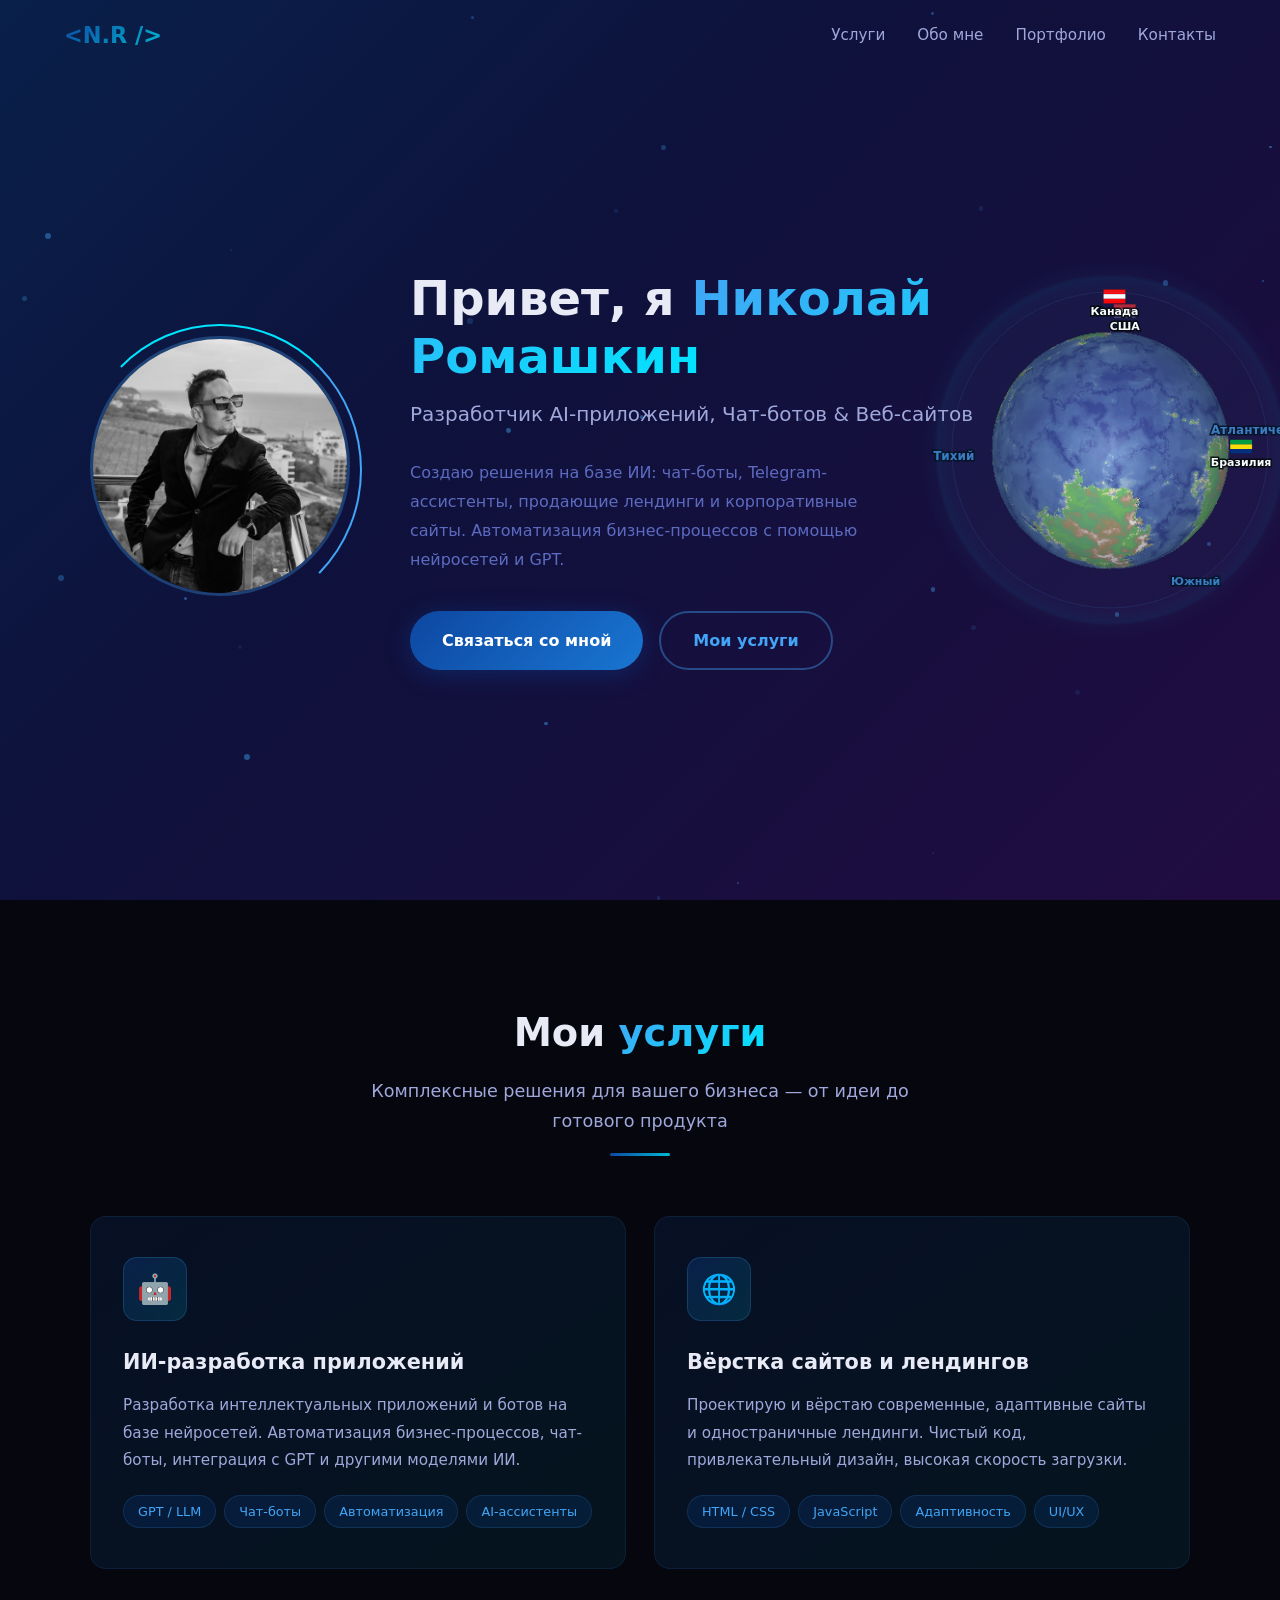
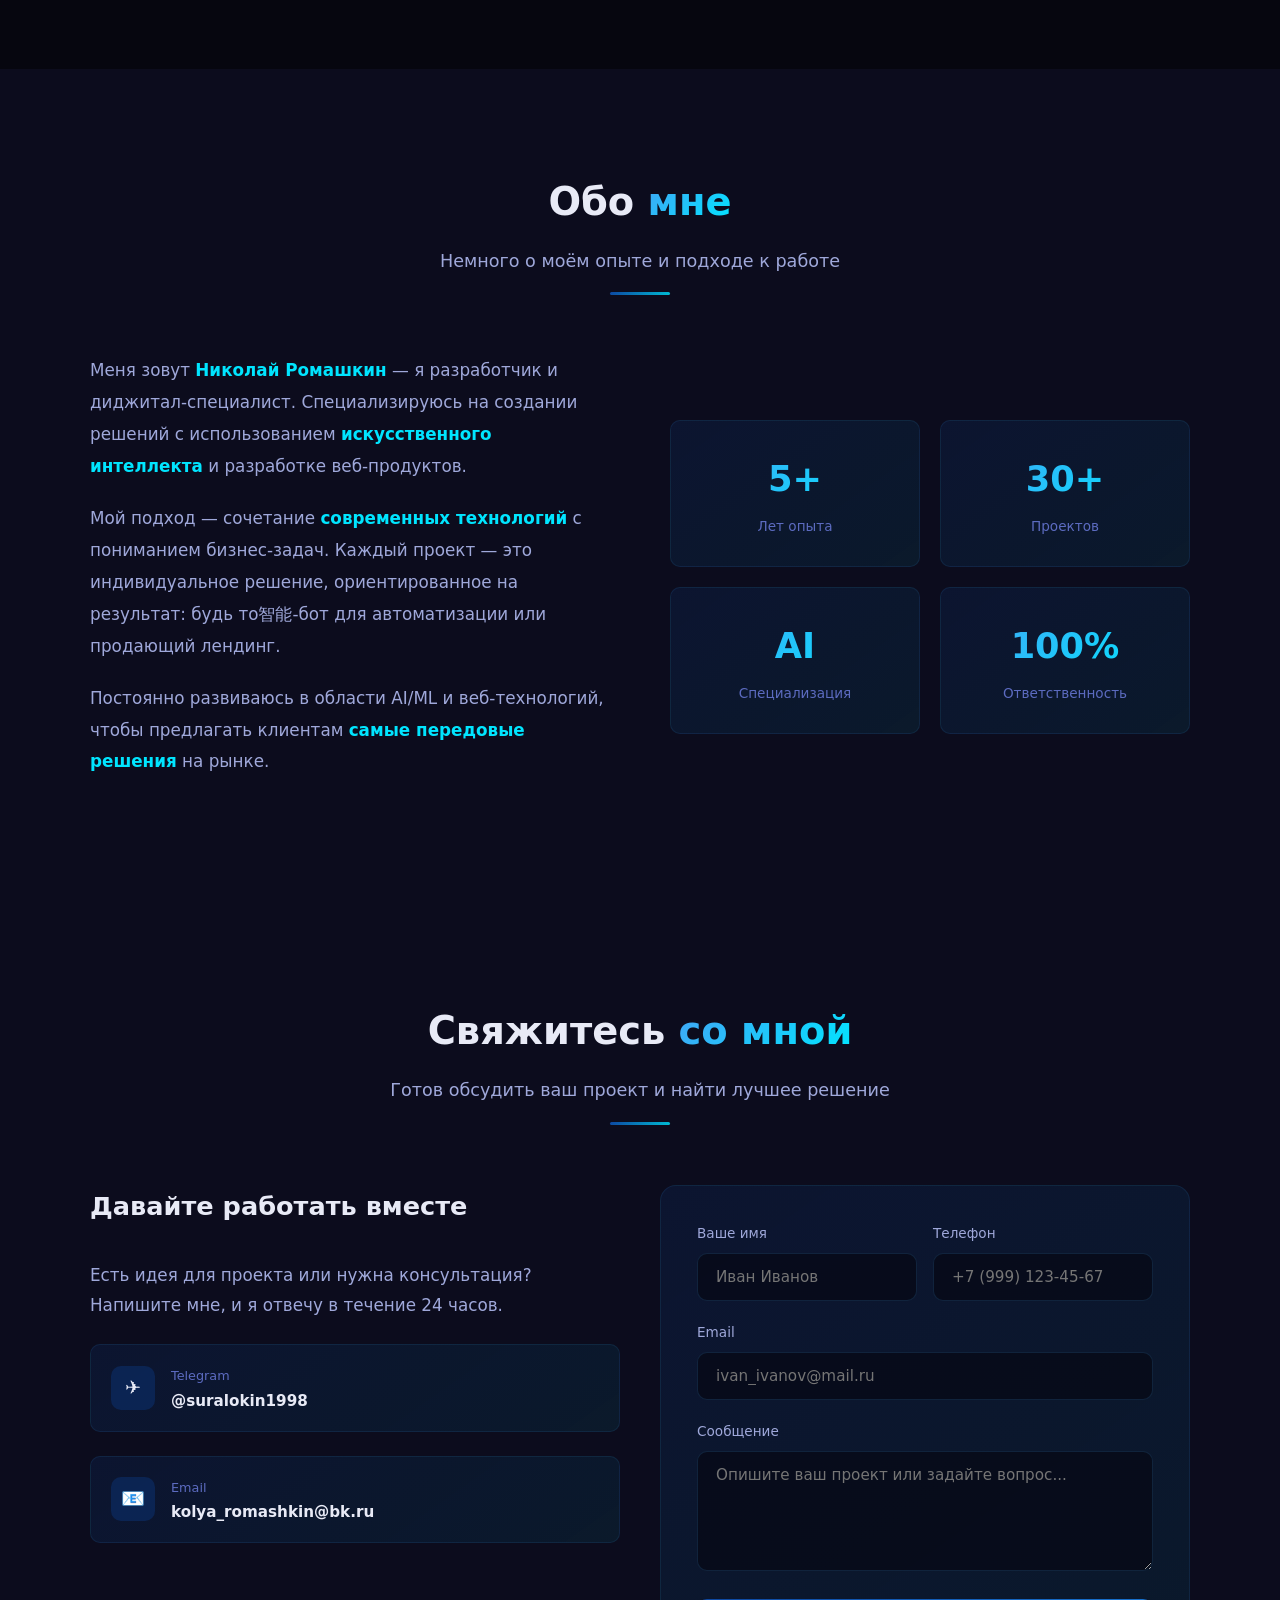
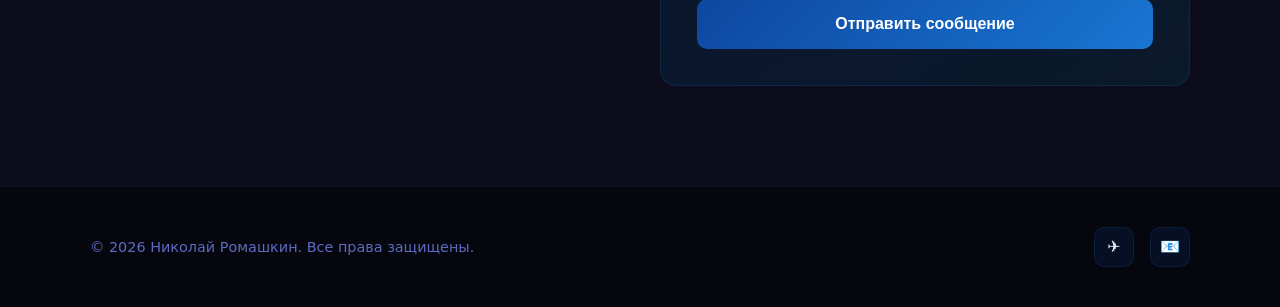
==== index.html @ e0b071d4 "Fix email buttons on desktop: copy to clipboard with toast fallback if no mail client" ====
<!DOCTYPE html>
<html lang="ru">
<head>
  <meta charset="UTF-8">
  <meta name="viewport" content="width=device-width, initial-scale=1.0">
  <title>Разработчик ИИ-приложений и Веб-сайтов — Николай Ромашкин | AI-боты, Лендинги, Telegram</title>
  <meta name="description" content="Разработка ИИ приложений, AI чат-ботов для бизнеса, создание сайтов и лендингов на заказ. Автоматизация бизнеса с помощью нейросетей и GPT. Вёрстка адаптивных сайтов.">
  <meta name="keywords" content="разработка ИИ приложений, создание сайтов на заказ, вёрстка лендингов, фриланс веб-разработчик, создание чат-ботов, AI разработка, разработка Telegram бота, автоматизация бизнеса ИИ, GPT интеграция, чат-бот для бизнеса, AI ассистент, нейросети разработка, продающий лендинг, корпоративный сайт, вёрстка адаптивных сайтов">
  <meta name="author" content="Николай Ромашкин">
  <meta name="robots" content="index, follow">
  <link rel="canonical" href="https://my-site-psi-bay.vercel.app/">

  <!-- Open Graph -->
  <meta property="og:type" content="website">
  <meta property="og:title" content="Николай Ромашкин — Разработчик ИИ-приложений и Веб-сайтов">
  <meta property="og:description" content="Разработка ИИ приложений, AI чат-ботов для бизнеса, создание сайтов и лендингов на заказ. Автоматизация бизнеса с помощью нейросетей.">
  <meta property="og:url" content="https://my-site-psi-bay.vercel.app/">
  <meta property="og:locale" content="ru_RU">
  <meta property="og:site_name" content="Николай Ромашкин — Разработчик">

  <!-- Twitter Card -->
  <meta name="twitter:card" content="summary_large_image">
  <meta name="twitter:title" content="Николай Ромашкин — Разработчик ИИ-приложений и Веб-сайтов">
  <meta name="twitter:description" content="Разработка ИИ приложений, AI чат-ботов, сайтов и лендингов на заказ.">

  <meta name="google-site-verification" content="qcpTlNBHd-4tJDWRXk29YBstlF60h3D0uVw-AMDdwfM" />
  <meta name="yandex-verification" content="ce43d4622744f1ea" />
  <link rel="stylesheet" href="css/styles.css?v=5">

  <!-- Schema.org JSON-LD -->
  <script type="application/ld+json">
  {
    "@context": "https://schema.org",
    "@type": "Person",
    "name": "Николай Ромашкин",
    "url": "https://my-site-psi-bay.vercel.app",
    "jobTitle": "Разработчик ИИ-приложений и Веб-сайтов",
    "description": "Разработка приложений на базе искусственного интеллекта, вёрстка сайтов и лендингов. AI чат-боты, Telegram боты, автоматизация бизнеса.",
    "knowsAbout": [
      "Разработка ИИ приложений",
      "AI чат-боты",
      "GPT интеграция",
      "Веб-разработка",
      "Вёрстка лендингов",
      "Telegram боты",
      "Автоматизация бизнеса",
      "Нейросети",
      "JavaScript",
      "HTML",
      "CSS",
      "Python"
    ],
    "sameAs": [
      "https://t.me/suralokin1998"
    ],
    "email": "kolya_romashkin@bk.ru"
  }
  </script>
  <script type="application/ld+json">
  {
    "@context": "https://schema.org",
    "@type": "ProfessionalService",
    "name": "Николай Ромашкин — Разработчик ИИ и Веб-сайтов",
    "url": "https://my-site-psi-bay.vercel.app",
    "description": "Разработка ИИ приложений, AI чат-ботов для бизнеса, создание сайтов и лендингов на заказ. Автоматизация бизнес-процессов с помощью нейросетей.",
    "areaServed": "RU",
    "serviceType": [
      "Разработка AI приложений",
      "Создание чат-ботов",
      "Вёрстка сайтов и лендингов",
      "Автоматизация бизнеса",
      "Интеграция GPT",
      "Telegram боты разработка"
    ],
    "priceRange": "$$",
    "telephone": "",
    "email": "kolya_romashkin@bk.ru",
    "sameAs": [
      "https://t.me/suralokin1998"
    ]
  }
  </script>
</head>
<body>

  <!-- NAVBAR -->
  <nav class="navbar" id="navbar">
    <div class="nav-container">
      <a href="#hero" class="nav-logo">&lt;N.R /&gt;</a>
      <ul class="nav-links">
        <li><a href="#services">Услуги</a></li>
        <li><a href="#about">Обо мне</a></li>
        <li><a href="portfolio.html">Портфолио</a></li>
        <li><a href="#contacts">Контакты</a></li>
      </ul>
      <div class="burger" id="burger" onclick="toggleBurger()">
        <span></span><span></span><span></span>
      </div>
    </div>
  </nav>

  <div class="mobile-menu" id="mobileMenu">
    <a href="#services" onclick="closeBurger()">Услуги</a>
    <a href="#about" onclick="closeBurger()">Обо мне</a>
    <a href="portfolio.html" onclick="closeBurger()">Портфолио</a>
    <a href="#contacts" onclick="closeBurger()">Контакты</a>
  </div>

  <!-- SCROLL TO TOP -->
  <button class="scroll-top" id="scrollTop" aria-label="Наверх" title="Наверх">&#8593;</button>

  <!-- HERO -->
  <section class="hero" id="hero">
    <div class="hero-bg"></div>
    <div class="hero-particles" id="particles"></div>
    <div class="hero-globe-wrap">
      <canvas id="globeCanvas" width="420" height="420"></canvas>
    </div>
    <div class="hero-content">
      <div class="hero-photo-wrap">
        <img src="images/my-profile.jpg" alt="Николай Ромашкин — разработчик AI приложений и веб-сайтов" class="hero-photo">
        <div class="hero-photo-ring"></div>
      </div>
      <div class="hero-text">
        <h1>Привет, я <span class="gradient">Николай Ромашкин</span></h1>
        <p class="subtitle">Разработчик AI-приложений, Чат-ботов & Веб-сайтов</p>
        <p class="tagline">Создаю решения на базе ИИ: чат-боты, Telegram-ассистенты, продающие лендинги и корпоративные сайты. Автоматизация бизнес-процессов с помощью нейросетей и GPT.</p>
        <div class="hero-buttons">
          <a href="#contacts" class="btn btn-primary">Связаться со мной</a>
          <a href="#services" class="btn btn-outline">Мои услуги</a>
        </div>
      </div>
    </div>
  </section>

  <!-- SERVICES -->
  <section class="section" id="services">
    <div class="section-container">
      <div class="section-title animate-on-scroll">
        <h2>Мои <span class="gradient">услуги</span></h2>
        <p>Комплексные решения для вашего бизнеса — от идеи до готового продукта</p>
        <div class="section-divider"></div>
      </div>
      <div class="services-grid">
        <div class="service-card animate-on-scroll delay-1">
          <div class="service-icon">🤖</div>
          <h3>ИИ-разработка приложений</h3>
          <p>Разработка интеллектуальных приложений и ботов на базе нейросетей. Автоматизация бизнес-процессов, чат-боты, интеграция с GPT и другими моделями ИИ.</p>
          <div class="service-tags">
            <span class="tag">GPT / LLM</span>
            <span class="tag">Чат-боты</span>
            <span class="tag">Автоматизация</span>
            <span class="tag">AI-ассистенты</span>
          </div>
        </div>
        <div class="service-card animate-on-scroll delay-2">
          <div class="service-icon">🌐</div>
          <h3>Вёрстка сайтов и лендингов</h3>
          <p>Проектирую и вёрстаю современные, адаптивные сайты и одностраничные лендинги. Чистый код, привлекательный дизайн, высокая скорость загрузки.</p>
          <div class="service-tags">
            <span class="tag">HTML / CSS</span>
            <span class="tag">JavaScript</span>
            <span class="tag">Адаптивность</span>
            <span class="tag">UI/UX</span>
          </div>
        </div>
      </div>
    </div>
  </section>

  <!-- ABOUT -->
  <section class="section" id="about" style="background: var(--bg-secondary);">
    <div class="section-container">
      <div class="section-title animate-on-scroll">
        <h2>Обо <span class="gradient">мне</span></h2>
        <p>Немного о моём опыте и подходе к работе</p>
        <div class="section-divider"></div>
      </div>
      <div class="about-content">
        <div class="about-text animate-on-scroll delay-1">
          <p>Меня зовут <span class="highlight">Николай Ромашкин</span> — я разработчик и диджитал-специалист. Специализируюсь на создании решений с использованием <span class="highlight">искусственного интеллекта</span> и разработке веб-продуктов.</p>
          <p>Мой подход — сочетание <span class="highlight">современных технологий</span> с пониманием бизнес-задач. Каждый проект — это индивидуальное решение, ориентированное на результат: будь то智能-бот для автоматизации или продающий лендинг.</p>
          <p>Постоянно развиваюсь в области AI/ML и веб-технологий, чтобы предлагать клиентам <span class="highlight">самые передовые решения</span> на рынке.</p>
        </div>
        <div class="stats-grid animate-on-scroll delay-2">
          <div class="stat-card">
            <div class="stat-number">5+</div>
            <div class="stat-label">Лет опыта</div>
          </div>
          <div class="stat-card">
            <div class="stat-number">30+</div>
            <div class="stat-label">Проектов</div>
          </div>
          <div class="stat-card">
            <div class="stat-number">AI</div>
            <div class="stat-label">Специализация</div>
          </div>
          <div class="stat-card">
            <div class="stat-number">100%</div>
            <div class="stat-label">Ответственность</div>
          </div>
        </div>
      </div>
    </div>
  </section>

  <!-- CONTACTS -->
  <section class="section" id="contacts" style="background: var(--bg-secondary);">
    <div class="section-container">
      <div class="section-title animate-on-scroll">
        <h2>Свяжитесь <span class="gradient">со мной</span></h2>
        <p>Готов обсудить ваш проект и найти лучшее решение</p>
        <div class="section-divider"></div>
      </div>
      <div class="contact-wrapper">
        <div class="contact-info animate-on-scroll delay-1">
          <h3>Давайте работать вместе</h3>
          <p>Есть идея для проекта или нужна консультация? Напишите мне, и я отвечу в течение 24 часов.</p>
          <a href="https://t.me/suralokin1998" target="_blank" class="contact-method">
            <div class="contact-method-icon">✈️</div>
            <div class="contact-method-text">
              <small>Telegram</small>
              <p>@suralokin1998</p>
            </div>
          </a>
          <a href="mailto:kolya_romashkin@bk.ru" class="contact-method">
            <div class="contact-method-icon">📧</div>
            <div class="contact-method-text">
              <small>Email</small>
              <p>kolya_romashkin@bk.ru</p>
            </div>
          </a>
        </div>
        <form class="contact-form animate-on-scroll delay-2" id="contactForm" action="https://formsubmit.co/kolya_romashkin@bk.ru" method="POST">
          <input type="hidden" name="_subject" value="Новое сообщение с сайта">
          <input type="hidden" name="_captcha" value="false">
          <input type="hidden" name="_template" value="table">
          <div class="form-row">
            <div class="form-group">
              <label for="name">Ваше имя</label>
              <input type="text" id="name" name="name" placeholder="Иван Иванов" required>
            </div>
            <div class="form-group">
              <label for="phone">Телефон</label>
              <input type="tel" id="phone" name="phone" placeholder="+7 (999) 123-45-67">
            </div>
          </div>
          <div class="form-group">
            <label for="email">Email</label>
            <input type="email" id="email" name="email" placeholder="ivan_ivanov@mail.ru" required>
          </div>
          <div class="form-group">
            <label for="message">Сообщение</label>
            <textarea id="message" name="message" placeholder="Опишите ваш проект или задайте вопрос..." required></textarea>
          </div>
          <button type="submit" class="btn-submit">Отправить сообщение</button>
        </form>
      </div>
    </div>
  </section>

  <!-- FOOTER -->
  <footer class="footer">
    <div class="footer-content">
      <span class="footer-text">&copy; 2026 Николай Ромашкин. Все права защищены.</span>
      <div class="footer-socials">
        <a href="https://t.me/suralokin1998" target="_blank" class="social-link" title="Telegram">✈️</a>
        <a href="mailto:kolya_romashkin@bk.ru" class="social-link" title="Email">📧</a>
      </div>
    </div>
  </footer>

  <script src="js/content-loader.js?v=2"></script>
  <script src="js/main.js?v=5"></script>
  <script src="js/globe.js?v=5"></script>
</body>
</html>
---- css/styles.css ----
:root {
  --bg-primary: #06060f;
  --bg-secondary: #0c0c1d;
  --bg-card: rgba(15, 15, 35, 0.7);
  --blue-deep: #0d47a1;
  --blue-mid: #1976d2;
  --blue-light: #42a5f5;
  --blue-glow: #64b5f6;
  --cyan: #00e5ff;
  --text-primary: #e8eaf6;
  --text-secondary: #9fa8da;
  --text-muted: #5c6bc0;
  --gradient-hero: linear-gradient(135deg, #0d47a1 0%, #1a237e 40%, #4a148c 100%);
  --gradient-accent: linear-gradient(135deg, #0d47a1, #00bcd4);
  --gradient-card: linear-gradient(145deg, rgba(13,71,161,0.15), rgba(0,188,212,0.08));
  --shadow-glow: 0 0 40px rgba(66,165,245,0.15);
  --shadow-card: 0 8px 32px rgba(0,0,0,0.4);
  --radius: 16px;
  --radius-sm: 10px;
  --transition: 0.3s cubic-bezier(0.4, 0, 0.2, 1);
}

* { margin: 0; padding: 0; box-sizing: border-box; }

html { scroll-behavior: smooth; }

body {
  font-family: 'Segoe UI', system-ui, -apple-system, sans-serif;
  background: var(--bg-primary);
  color: var(--text-primary);
  line-height: 1.7;
  overflow-x: hidden;
}

a { text-decoration: none; color: inherit; }

/* ===== SCROLLBAR ===== */
::-webkit-scrollbar { width: 8px; }
::-webkit-scrollbar-track { background: var(--bg-primary); }
::-webkit-scrollbar-thumb { background: var(--blue-deep); border-radius: 4px; }
::-webkit-scrollbar-thumb:hover { background: var(--blue-mid); }

/* ===== ANIMATIONS ===== */
@keyframes fadeInUp {
  from { opacity: 0; transform: translateY(50px); }
  to { opacity: 1; transform: translateY(0); }
}
@keyframes fadeInLeft {
  from { opacity: 0; transform: translateX(-50px); }
  to { opacity: 1; transform: translateX(0); }
}
@keyframes fadeInRight {
  from { opacity: 0; transform: translateX(50px); }
  to { opacity: 1; transform: translateX(0); }
}
@keyframes float {
  0%, 100% { transform: translateY(0); }
  50% { transform: translateY(-12px); }
}
@keyframes pulse-glow {
  0%, 100% { box-shadow: 0 0 20px rgba(66,165,245,0.3); }
  50% { box-shadow: 0 0 40px rgba(66,165,245,0.6), 0 0 80px rgba(0,229,255,0.2); }
}
@keyframes gradient-shift {
  0% { background-position: 0% 50%; }
  50% { background-position: 100% 50%; }
  100% { background-position: 0% 50%; }
}
@keyframes particle-float {
  0%, 100% { transform: translate(0, 0) scale(1); opacity: 0.3; }
  25% { transform: translate(30px, -40px) scale(1.1); opacity: 0.6; }
  50% { transform: translate(-20px, -70px) scale(0.9); opacity: 0.4; }
  75% { transform: translate(40px, -30px) scale(1.05); opacity: 0.5; }
}

.animate-on-scroll {
  opacity: 0;
  transform: translateY(50px);
  transition: opacity 0.8s ease, transform 0.8s ease;
}
.animate-on-scroll.visible {
  opacity: 1;
  transform: translateY(0);
}
.animate-on-scroll.delay-1 { transition-delay: 0.15s; }
.animate-on-scroll.delay-2 { transition-delay: 0.3s; }
.animate-on-scroll.delay-3 { transition-delay: 0.45s; }

/* ===== NAVBAR ===== */
.navbar {
  position: fixed;
  top: 0; left: 0; right: 0;
  z-index: 1000;
  padding: 16px 0;
  transition: var(--transition);
  background: transparent;
}
.navbar.scrolled {
  background: rgba(6,6,15,0.92);
  backdrop-filter: blur(20px);
  -webkit-backdrop-filter: blur(20px);
  border-bottom: 1px solid rgba(66,165,245,0.1);
  padding: 10px 0;
}
.nav-container {
  max-width: 1200px;
  margin: 0 auto;
  padding: 0 24px;
  display: flex;
  align-items: center;
  justify-content: space-between;
}
.nav-logo {
  font-size: 1.4rem;
  font-weight: 700;
  background: var(--gradient-accent);
  -webkit-background-clip: text;
  -webkit-text-fill-color: transparent;
  background-clip: text;
}
.nav-links {
  display: flex;
  gap: 32px;
  list-style: none;
}
.nav-links a {
  font-size: 0.95rem;
  color: var(--text-secondary);
  transition: var(--transition);
  position: relative;
}
.nav-links a::after {
  content: '';
  position: absolute;
  bottom: -4px; left: 0;
  width: 0; height: 2px;
  background: var(--gradient-accent);
  transition: var(--transition);
}
.nav-links a:hover { color: var(--blue-light); }
.nav-links a:hover::after { width: 100%; }

.burger {
  display: none;
  flex-direction: column;
  gap: 5px;
  cursor: pointer;
  padding: 4px;
  z-index: 1001;
}
.burger span {
  width: 26px; height: 2px;
  background: var(--text-primary);
  transition: var(--transition);
  border-radius: 2px;
}
.burger.active span:nth-child(1) { transform: rotate(45deg) translate(5px, 5px); }
.burger.active span:nth-child(2) { opacity: 0; }
.burger.active span:nth-child(3) { transform: rotate(-45deg) translate(5px, -5px); }

.mobile-menu {
  display: none;
  position: fixed;
  top: 0; left: 0; right: 0; bottom: 0;
  background: rgba(6,6,15,0.97);
  backdrop-filter: blur(20px);
  z-index: 999;
  flex-direction: column;
  align-items: center;
  justify-content: center;
  gap: 32px;
}
.mobile-menu.active { display: flex; }
.mobile-menu a {
  font-size: 1.4rem;
  color: var(--text-secondary);
  transition: var(--transition);
}
.mobile-menu a:hover { color: var(--blue-light); }

/* ===== HERO ===== */
.hero {
  min-height: 100vh;
  display: flex;
  align-items: center;
  justify-content: center;
  position: relative;
  overflow: hidden;
  padding: 120px 24px 80px;
}
.hero-bg {
  position: absolute;
  inset: 0;
  background: var(--gradient-hero);
  opacity: 0.4;
}
.hero-particles {
  position: absolute;
  inset: 0;
  overflow: hidden;
}
.particle {
  position: absolute;
  width: 4px; height: 4px;
  background: var(--blue-light);
  border-radius: 50%;
  animation: particle-float linear infinite;
}
.hero-content {
  position: relative;
  z-index: 1;
  display: flex;
  align-items: center;
  gap: 60px;
  max-width: 1100px;
  width: 100%;
}
.hero-photo-wrap {
  flex-shrink: 0;
  position: relative;
}
.hero-photo {
  width: 260px; height: 260px;
  border-radius: 50%;
  object-fit: cover;
  border: 3px solid rgba(66,165,245,0.3);
  animation: pulse-glow 4s ease-in-out infinite;
  position: relative;
  z-index: 1;
}
.hero-photo-ring {
  position: absolute;
  inset: -12px;
  border-radius: 50%;
  border: 2px solid transparent;
  border-top-color: var(--cyan);
  border-right-color: var(--blue-light);
  animation: spin 8s linear infinite;
}
@keyframes spin { to { transform: rotate(360deg); } }

.hero-text h1 {
  font-size: 3rem;
  font-weight: 800;
  line-height: 1.2;
  margin-bottom: 12px;
}
.hero-text h1 .gradient {
  background: linear-gradient(135deg, var(--blue-light), var(--cyan));
  -webkit-background-clip: text;
  -webkit-text-fill-color: transparent;
  background-clip: text;
}
.hero-text .subtitle {
  font-size: 1.25rem;
  color: var(--text-secondary);
  margin-bottom: 28px;
}
.hero-text .tagline {
  font-size: 1rem;
  color: var(--text-muted);
  margin-bottom: 36px;
  max-width: 500px;
  line-height: 1.8;
}
.hero-buttons {
  display: flex;
  gap: 16px;
  flex-wrap: wrap;
}
.btn {
  display: inline-flex;
  align-items: center;
  gap: 8px;
  padding: 14px 32px;
  border-radius: 50px;
  font-size: 1rem;
  font-weight: 600;
  cursor: pointer;
  border: none;
  transition: var(--transition);
}
.btn-primary {
  background: linear-gradient(135deg, var(--blue-deep), var(--blue-mid));
  color: #fff;
  box-shadow: 0 4px 24px rgba(13,71,161,0.4);
}
.btn-primary:hover {
  transform: translateY(-3px);
  box-shadow: 0 8px 32px rgba(13,71,161,0.6);
}
.btn-outline {
  background: transparent;
  color: var(--blue-light);
  border: 2px solid rgba(66,165,245,0.4);
}
.btn-outline:hover {
  background: rgba(66,165,245,0.1);
  border-color: var(--blue-light);
  transform: translateY(-3px);
}

/* ===== SECTIONS ===== */
.section {
  padding: 100px 24px;
  position: relative;
}
.section-container {
  max-width: 1100px;
  margin: 0 auto;
}
.section-title {
  text-align: center;
  margin-bottom: 60px;
}
.section-title h2 {
  font-size: 2.4rem;
  font-weight: 700;
  margin-bottom: 12px;
}
.section-title h2 .gradient {
  background: linear-gradient(135deg, var(--blue-light), var(--cyan));
  -webkit-background-clip: text;
  -webkit-text-fill-color: transparent;
  background-clip: text;
}
.section-title p {
  color: var(--text-secondary);
  font-size: 1.1rem;
  max-width: 550px;
  margin: 0 auto;
}
.section-divider {
  width: 60px; height: 3px;
  background: var(--gradient-accent);
  border-radius: 2px;
  margin: 16px auto 0;
}

/* ===== SERVICES ===== */
.services-grid {
  display: grid;
  grid-template-columns: repeat(auto-fit, minmax(320px, 1fr));
  gap: 28px;
}
.service-card {
  background: var(--gradient-card);
  border: 1px solid rgba(66,165,245,0.1);
  border-radius: var(--radius);
  padding: 40px 32px;
  transition: var(--transition);
  position: relative;
  overflow: hidden;
}
.service-card::before {
  content: '';
  position: absolute;
  top: 0; left: 0; right: 0;
  height: 3px;
  background: var(--gradient-accent);
  opacity: 0;
  transition: var(--transition);
}
.service-card:hover {
  transform: translateY(-8px);
  border-color: rgba(66,165,245,0.3);
  box-shadow: var(--shadow-glow);
}
.service-card:hover::before { opacity: 1; }
.service-icon {
  width: 64px; height: 64px;
  border-radius: 14px;
  display: flex;
  align-items: center;
  justify-content: center;
  font-size: 1.8rem;
  margin-bottom: 24px;
  background: linear-gradient(135deg, rgba(13,71,161,0.3), rgba(0,188,212,0.15));
  border: 1px solid rgba(66,165,245,0.2);
}
.service-card h3 {
  font-size: 1.3rem;
  font-weight: 700;
  margin-bottom: 12px;
}
.service-card p {
  color: var(--text-secondary);
  font-size: 0.95rem;
  line-height: 1.8;
  margin-bottom: 20px;
}
.service-tags {
  display: flex;
  flex-wrap: wrap;
  gap: 8px;
}
.tag {
  padding: 5px 14px;
  border-radius: 20px;
  font-size: 0.8rem;
  font-weight: 500;
  background: rgba(13,71,161,0.2);
  color: var(--blue-light);
  border: 1px solid rgba(66,165,245,0.15);
}

/* ===== ABOUT ===== */
.about-content {
  display: grid;
  grid-template-columns: 1fr 1fr;
  gap: 60px;
  align-items: center;
}
.about-text p {
  color: var(--text-secondary);
  margin-bottom: 20px;
  font-size: 1.05rem;
  line-height: 1.9;
}
.about-text .highlight {
  color: var(--cyan);
  font-weight: 600;
}
.stats-grid {
  display: grid;
  grid-template-columns: 1fr 1fr;
  gap: 20px;
}
.stat-card {
  background: var(--gradient-card);
  border: 1px solid rgba(66,165,245,0.1);
  border-radius: var(--radius-sm);
  padding: 28px 20px;
  text-align: center;
  transition: var(--transition);
}
.stat-card:hover {
  border-color: rgba(66,165,245,0.3);
  transform: translateY(-4px);
}
.stat-number {
  font-size: 2.2rem;
  font-weight: 800;
  background: linear-gradient(135deg, var(--blue-light), var(--cyan));
  -webkit-background-clip: text;
  -webkit-text-fill-color: transparent;
  background-clip: text;
}
.stat-label {
  font-size: 0.85rem;
  color: var(--text-muted);
  margin-top: 6px;
}

/* ===== PORTFOLIO SLIDER ===== */
.slider-wrap {
  position: relative;
  overflow: hidden;
  padding: 20px 0;
}
.slider-viewport {
  overflow: hidden;
  border-radius: var(--radius);
}
.slider-track {
  display: flex;
  transition: transform 0.6s cubic-bezier(0.25, 0.46, 0.45, 0.94);
}
.slider-track .portfolio-card {
  min-width: calc(100% - 24px);
  width: calc(100% - 24px);
  flex-shrink: 0;
  margin: 0 12px;
  background: var(--gradient-card);
  border: 1px solid rgba(0,229,255,0.15);
  border-radius: var(--radius);
  overflow: hidden;
  transition: border-color 0.4s, box-shadow 0.4s;
  box-sizing: border-box;
}
.slider-track .portfolio-card.active-slide {
  border-color: rgba(0,229,255,0.5);
  box-shadow: 0 0 30px rgba(0,229,255,0.15), 0 0 60px rgba(0,229,255,0.05);
}
.slider-btn {
  position: absolute;
  top: 50%;
  transform: translateY(-50%);
  z-index: 10;
  width: 48px;
  height: 48px;
  border-radius: 50%;
  border: 2px solid rgba(0,229,255,0.4);
  background: rgba(6,6,15,0.8);
  color: var(--cyan);
  font-size: 20px;
  cursor: pointer;
  transition: var(--transition);
  display: flex;
  align-items: center;
  justify-content: center;
  backdrop-filter: blur(8px);
}
.slider-btn:hover {
  background: rgba(0,229,255,0.15);
  border-color: var(--cyan);
  box-shadow: 0 0 20px rgba(0,229,255,0.3), inset 0 0 20px rgba(0,229,255,0.1);
}
.slider-prev { left: 8px; }
.slider-next { right: 8px; }
.slider-dots {
  display: flex;
  justify-content: center;
  gap: 10px;
  margin-top: 20px;
}
.slider-dots .dot {
  width: 10px;
  height: 10px;
  border-radius: 50%;
  background: rgba(0,229,255,0.2);
  border: 1px solid rgba(0,229,255,0.3);
  cursor: pointer;
  transition: var(--transition);
}
.slider-dots .dot:hover {
  background: rgba(0,229,255,0.4);
}
.slider-dots .dot.active {
  background: var(--cyan);
  box-shadow: 0 0 12px rgba(0,229,255,0.6), 0 0 24px rgba(0,229,255,0.3);
  transform: scale(1.2);
}
.portfolio-preview {
  height: 220px;
  display: flex;
  align-items: center;
  justify-content: center;
  font-size: 4rem;
  position: relative;
  overflow: hidden;
}
.portfolio-preview::after {
  content: '';
  position: absolute;
  inset: 0;
  background: linear-gradient(180deg, transparent 50%, rgba(6,6,15,0.6) 100%);
  pointer-events: none;
}
.portfolio-preview.ai-bg {
  background: linear-gradient(135deg, #0d47a1, #4a148c);
}
.portfolio-preview.web-bg {
  background: linear-gradient(135deg, #004d40, #006064);
}
.portfolio-preview.bot-bg {
  background: linear-gradient(135deg, #1a237e, #0d47a1);
}
.portfolio-info {
  padding: 24px 28px 28px;
}
.portfolio-info h3 {
  font-size: 1.2rem;
  margin-bottom: 10px;
  color: #fff;
}
.portfolio-info p {
  color: var(--text-secondary);
  font-size: 0.9rem;
  margin-bottom: 16px;
  line-height: 1.6;
}
.portfolio-link {
  display: inline-flex;
  align-items: center;
  gap: 6px;
  color: var(--cyan);
  font-size: 0.9rem;
  font-weight: 600;
  transition: var(--transition);
}
.portfolio-link:hover { gap: 10px; text-shadow: 0 0 10px rgba(0,229,255,0.5); }
.portfolio-link.disabled {
  cursor: not-allowed;
  pointer-events: none;
  color: var(--text-muted);
  opacity: 0.75;
}

@keyframes neonPulse {
  0%, 100% { box-shadow: 0 0 15px rgba(0,229,255,0.2), inset 0 0 15px rgba(0,229,255,0.05); }
  50% { box-shadow: 0 0 25px rgba(0,229,255,0.35), inset 0 0 25px rgba(0,229,255,0.1); }
}
.slider-track .portfolio-card.active-slide {
  animation: neonPulse 3s ease-in-out infinite;
}

/* ===== CONTACTS ===== */
.contact-wrapper {
  display: grid;
  grid-template-columns: 1fr 1fr;
  gap: 40px;
  align-items: start;
}
.contact-info {
  display: flex;
  flex-direction: column;
  gap: 24px;
}
.contact-info h3 {
  font-size: 1.6rem;
  margin-bottom: 8px;
}
.contact-info > p {
  color: var(--text-secondary);
  font-size: 1.05rem;
  line-height: 1.8;
}
.contact-method {
  display: flex;
  align-items: center;
  gap: 16px;
  padding: 16px 20px;
  background: var(--gradient-card);
  border: 1px solid rgba(66,165,245,0.1);
  border-radius: var(--radius-sm);
  transition: var(--transition);
}
.contact-method:hover {
  border-color: rgba(66,165,245,0.3);
  transform: translateX(6px);
}
.contact-method-icon {
  width: 44px; height: 44px;
  border-radius: 10px;
  display: flex;
  align-items: center;
  justify-content: center;
  font-size: 1.2rem;
  background: rgba(13,71,161,0.3);
  flex-shrink: 0;
}
.contact-method-text small {
  color: var(--text-muted);
  font-size: 0.8rem;
}
.contact-method-text p {
  font-weight: 600;
  font-size: 0.95rem;
}

.contact-form {
  background: var(--gradient-card);
  border: 1px solid rgba(66,165,245,0.1);
  border-radius: var(--radius);
  padding: 36px;
}
.form-group {
  margin-bottom: 20px;
}
.form-group label {
  display: block;
  font-size: 0.85rem;
  color: var(--text-secondary);
  margin-bottom: 8px;
  font-weight: 500;
}
.form-group input,
.form-group textarea {
  width: 100%;
  padding: 14px 18px;
  border-radius: var(--radius-sm);
  border: 1px solid rgba(66,165,245,0.15);
  background: rgba(6,6,15,0.6);
  color: var(--text-primary);
  font-size: 0.95rem;
  font-family: inherit;
  transition: var(--transition);
  outline: none;
}
.form-group input:focus,
.form-group textarea:focus {
  border-color: var(--blue-light);
  box-shadow: 0 0 0 3px rgba(66,165,245,0.1);
}
.form-group textarea {
  resize: vertical;
  min-height: 120px;
}
.form-row {
  display: grid;
  grid-template-columns: 1fr 1fr;
  gap: 16px;
}
.btn-submit {
  width: 100%;
  padding: 16px;
  border: none;
  border-radius: var(--radius-sm);
  background: linear-gradient(135deg, var(--blue-deep), var(--blue-mid));
  color: #fff;
  font-size: 1rem;
  font-weight: 700;
  cursor: pointer;
  transition: var(--transition);
}
.btn-submit:hover {
  box-shadow: 0 8px 32px rgba(13,71,161,0.5);
  transform: translateY(-2px);
}

/* ===== PORTFOLIO CTA CARD ===== */
.portfolio-cta-card {
  max-width: 600px;
  margin: 0 auto;
}
.portfolio-cta-card-inner {
  display: flex;
  align-items: center;
  gap: 24px;
  background: var(--gradient-card);
  border: 1px solid rgba(66,165,245,0.1);
  border-radius: var(--radius);
  padding: 32px;
  transition: var(--transition);
}
.portfolio-cta-card-inner:hover {
  border-color: rgba(0,229,255,0.3);
  transform: translateY(-4px);
  box-shadow: var(--shadow-glow);
}
.portfolio-cta-icon {
  font-size: 3rem;
  flex-shrink: 0;
}
.portfolio-cta-text h3 {
  font-size: 1.2rem;
  margin-bottom: 6px;
}
.portfolio-cta-text p {
  color: var(--text-secondary);
  font-size: 0.9rem;
  margin-bottom: 0;
}

/* ===== SCROLL TO TOP ===== */
.scroll-top {
  position: fixed;
  bottom: 28px;
  right: 28px;
  z-index: 1500;
  width: 52px;
  height: 52px;
  border-radius: 10px;
  border: 2px solid rgba(0,229,255,0.4);
  background: rgba(6,6,15,0.85);
  backdrop-filter: blur(8px);
  color: var(--cyan);
  font-size: 24px;
  line-height: 1;
  cursor: pointer;
  display: flex;
  align-items: center;
  justify-content: center;
  box-shadow: 0 4px 20px rgba(0,0,0,0.4);
  opacity: 0;
  visibility: hidden;
  transform: translateY(20px) scale(0.9);
  transition: opacity 0.35s ease, transform 0.35s ease, visibility 0.35s, box-shadow 0.3s, border-color 0.3s, background 0.3s;
  animation: neonPulse 3s ease-in-out infinite;
}
.scroll-top.show {
  opacity: 1;
  visibility: visible;
  transform: translateY(0) scale(1);
}
.scroll-top:hover {
  background: rgba(0,229,255,0.15);
  border-color: var(--cyan);
  box-shadow: 0 0 24px rgba(0,229,255,0.4), inset 0 0 20px rgba(0,229,255,0.12);
  transform: translateY(-4px) scale(1.05);
}
.scroll-top:active {
  transform: translateY(0) scale(0.92);
}
@media (max-width: 640px) {
  .scroll-top {
    width: 46px;
    height: 46px;
    font-size: 20px;
    bottom: 20px;
    right: 20px;
  }
}

/* ===== TOAST ===== */
.toast {
  position: fixed;
  bottom: 90px;
  left: 50%;
  transform: translateX(-50%) translateY(20px);
  background: rgba(6,6,15,0.95);
  border: 1px solid rgba(66,165,245,0.4);
  color: var(--text-primary);
  padding: 12px 24px;
  border-radius: 10px;
  font-size: 0.9rem;
  z-index: 2000;
  opacity: 0;
  visibility: hidden;
  transition: opacity 0.3s ease, transform 0.3s ease, visibility 0.3s;
  box-shadow: 0 8px 32px rgba(0,0,0,0.5);
  pointer-events: none;
  max-width: 90vw;
  text-align: center;
}
.toast.show {
  opacity: 1;
  visibility: visible;
  transform: translateX(-50%) translateY(0);
}

/* ===== FOOTER ===== */
.footer {
  border-top: 1px solid rgba(66,165,245,0.08);
  padding: 40px 24px;
  text-align: center;
}
.footer-content {
  max-width: 1100px;
  margin: 0 auto;
  display: flex;
  align-items: center;
  justify-content: space-between;
  flex-wrap: wrap;
  gap: 16px;
}
.footer-text {
  color: var(--text-muted);
  font-size: 0.9rem;
}
.footer-socials {
  display: flex;
  gap: 16px;
}
.social-link {
  width: 40px; height: 40px;
  border-radius: 10px;
  display: flex;
  align-items: center;
  justify-content: center;
  background: rgba(13,71,161,0.15);
  border: 1px solid rgba(66,165,245,0.1);
  transition: var(--transition);
  font-size: 1rem;
}
.social-link:hover {
  background: rgba(66,165,245,0.2);
  border-color: var(--blue-light);
  transform: translateY(-3px);
}

/* ===== 3D GLOBE ===== */
.hero-globe-wrap {
  position: absolute;
  right: -40px;
  top: 50%;
  transform: translateY(-50%);
  width: 420px;
  height: 420px;
  z-index: 0;
  pointer-events: none;
}

#globeCanvas {
  width: 420px;
  height: 420px;
  cursor: grab;
  pointer-events: auto;
  touch-action: none;
}

#globeCanvas:active {
  cursor: grabbing;
}

/* ===== RESPONSIVE ===== */
@media (max-width: 900px) {
  .hero-globe-wrap {
    width: 280px;
    height: 280px;
    right: -60px;
    opacity: 0.4;
  }
  #globeCanvas {
    width: 280px;
    height: 280px;
  }
  .hero-content {
    flex-direction: column;
    text-align: center;
  }
  .hero-text h1 { font-size: 2.2rem; }
  .hero-text .tagline { margin: 0 auto 36px; }
  .hero-buttons { justify-content: center; }
  .hero-photo { width: 200px; height: 200px; }
  .about-content { grid-template-columns: 1fr; gap: 40px; }
  .contact-wrapper { grid-template-columns: 1fr; }
  .form-row { grid-template-columns: 1fr; }
  .section { padding: 70px 20px; }
}
@media (max-width: 640px) {
  html { scroll-behavior: auto; }
  .hero {
    flex-direction: column;
    justify-content: flex-start;
    padding-top: 100px;
    overflow: hidden;
    overscroll-behavior: none;
    touch-action: pan-y;
  }
  .hero-globe-wrap {
    position: relative;
    right: auto;
    top: auto;
    transform: none;
    width: 100%;
    height: auto;
    display: flex;
    justify-content: center;
    align-items: center;
    margin-top: 20px;
    opacity: 1;
    pointer-events: auto;
    flex-shrink: 0;
    touch-action: pan-y;
  }
  #globeCanvas {
    width: 260px;
    height: 260px;
    cursor: grab;
    pointer-events: auto;
    touch-action: pan-y;
  }
  .hero-content { gap: 0; }
  .nav-links { display: none; }
  .burger { display: flex; }
  .hero-text h1 { font-size: 1.8rem; }
  .hero-text .subtitle { font-size: 1.05rem; }
  .section-title h2 { font-size: 1.8rem; }
  .services-grid { grid-template-columns: 1fr; }
  .slider-btn { width: 36px; height: 36px; font-size: 16px; }
  .slider-prev { left: 4px; }
  .slider-next { right: 4px; }
  .portfolio-preview { height: 160px; font-size: 3rem; }
  .stats-grid { grid-template-columns: 1fr 1fr; }
  .footer-content { flex-direction: column; text-align: center; }
}
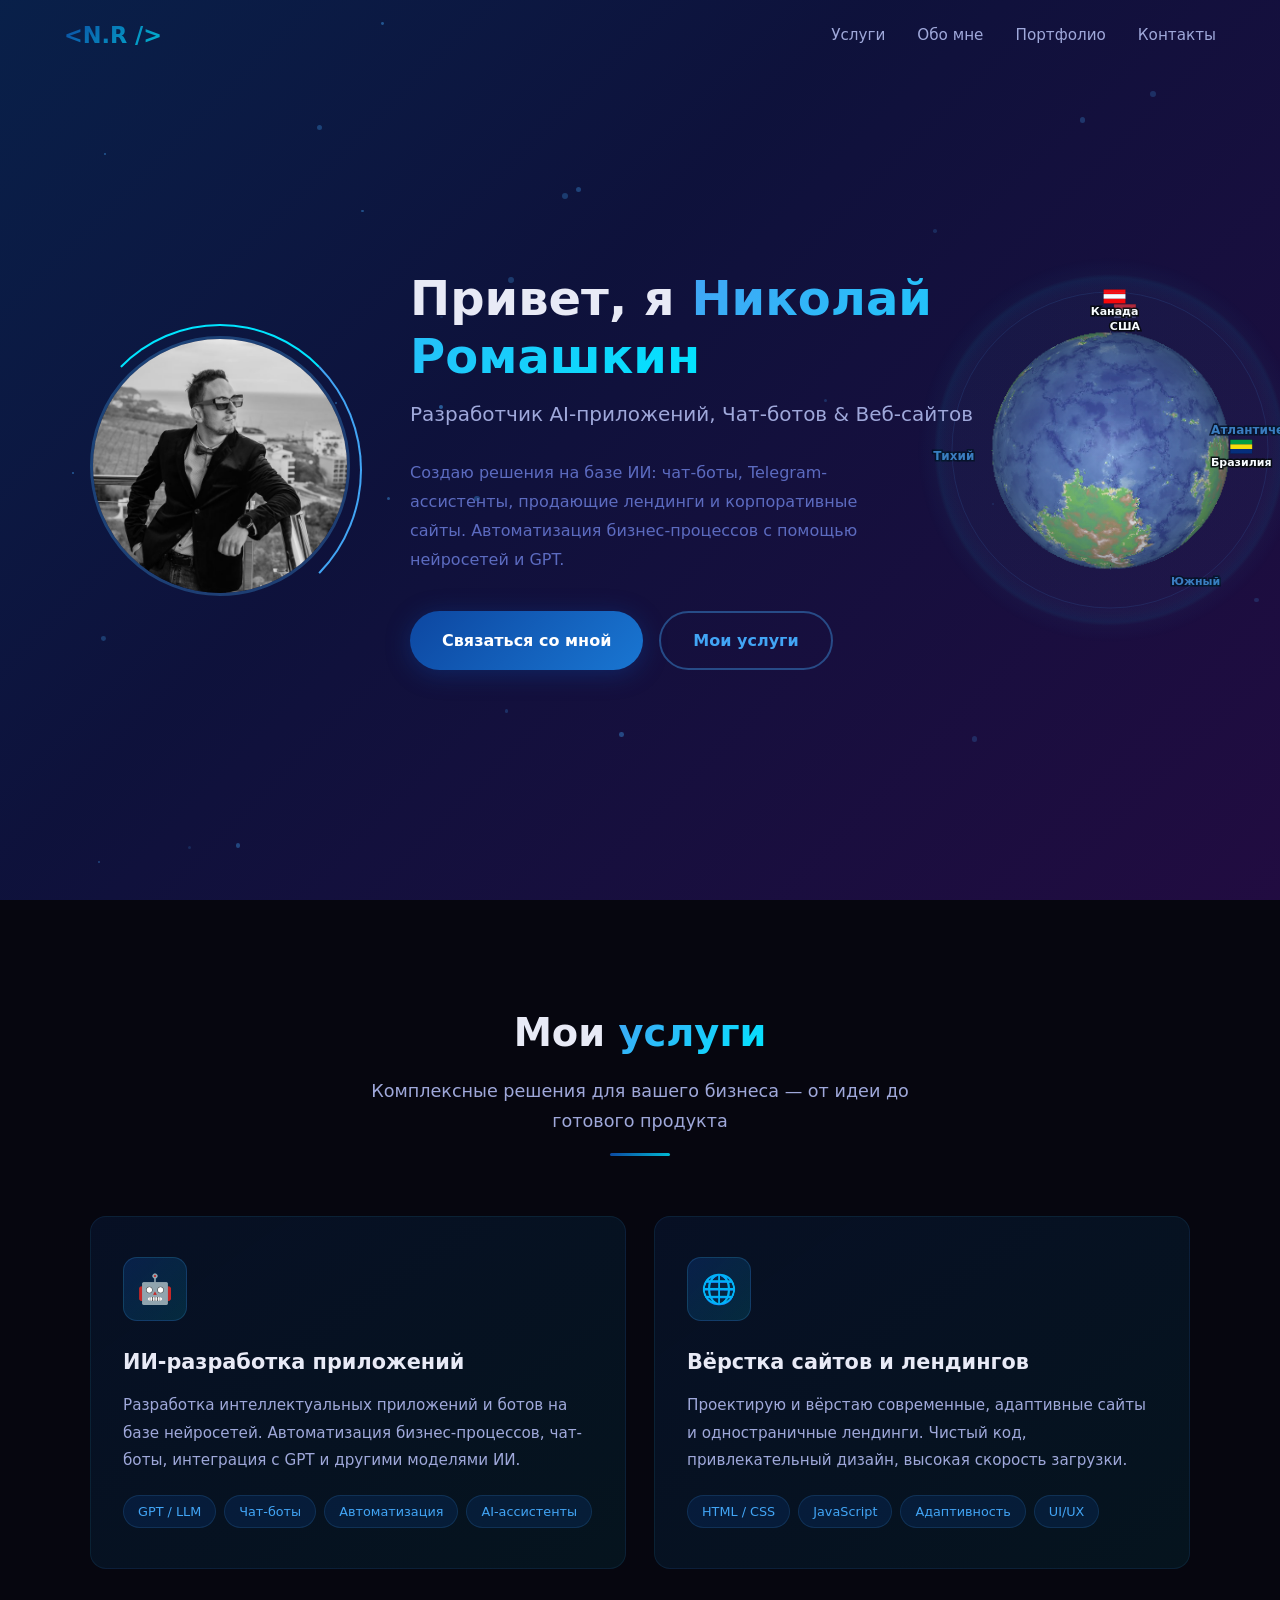
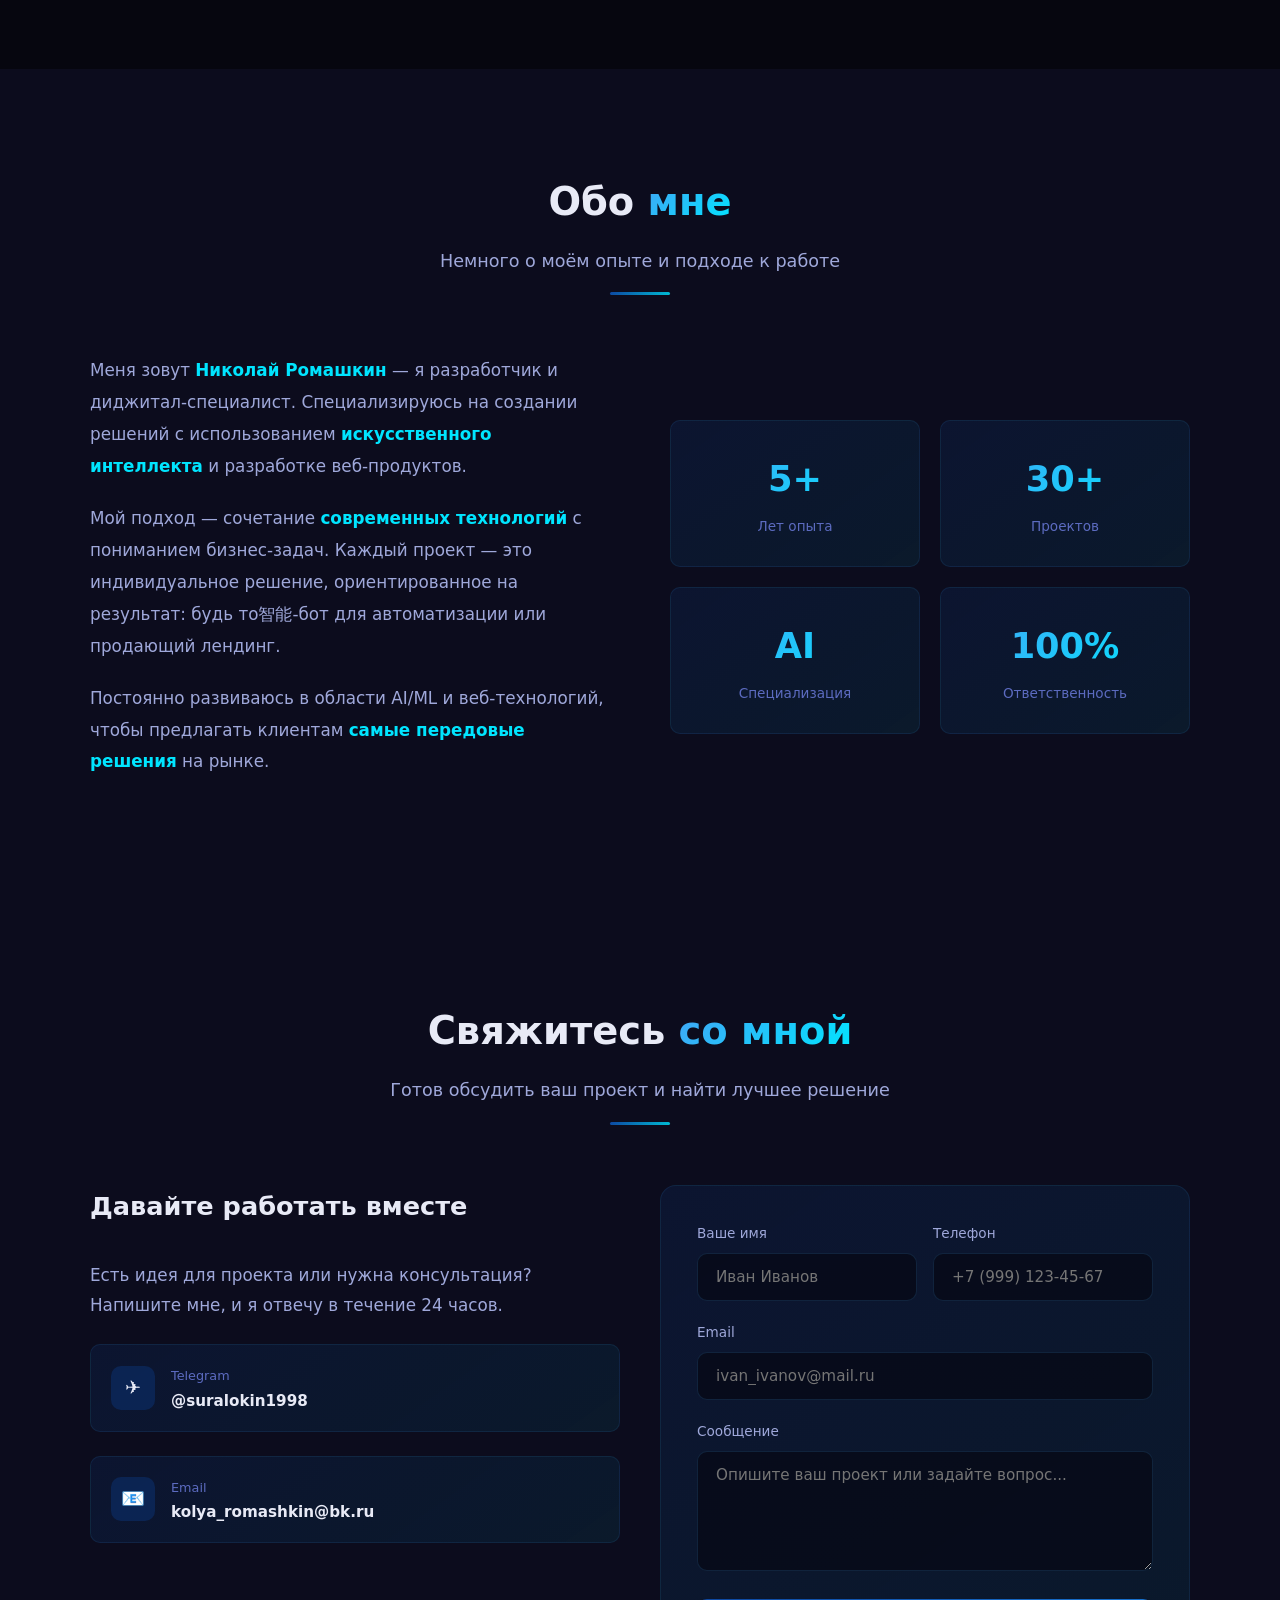
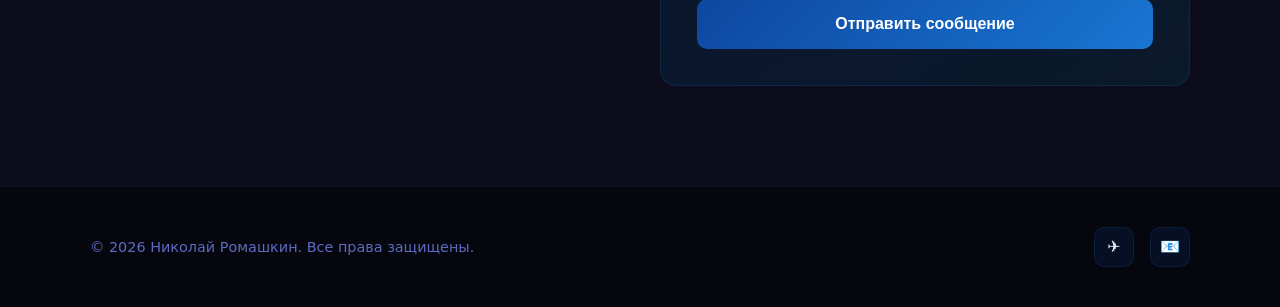
==== commit 8abbcbdf: "Add dynamic CMS sections: admin editor, loader renderer, styles, API read/write" ====
--- a/index.html
+++ b/index.html
@@ -26,6 +26,7 @@
   <meta name="google-site-verification" content="qcpTlNBHd-4tJDWRXk29YBstlF60h3D0uVw-AMDdwfM" />
   <meta name="yandex-verification" content="ce43d4622744f1ea" />
   <link rel="stylesheet" href="css/styles.css?v=5">
+  <link rel="stylesheet" href="css/cms.css?v=1">
 
   <!-- Schema.org JSON-LD -->
   <script type="application/ld+json">
@@ -204,6 +205,9 @@
     </div>
   </section>
 
+  <!-- CMS SECTIONS (динамические разделы из админки) -->
+  <div id="cmsSections"></div>
+
   <!-- CONTACTS -->
   <section class="section" id="contacts" style="background: var(--bg-secondary);">
     <div class="section-container">
@@ -270,7 +274,7 @@
     </div>
   </footer>
 
-  <script src="js/content-loader.js?v=2"></script>
+  <script src="js/content-loader.js?v=3"></script>
   <script src="js/main.js?v=5"></script>
   <script src="js/globe.js?v=5"></script>
 </body>
--- a/css/cms.css
+++ b/css/cms.css
@@ -0,0 +1,131 @@
+/* ===== CMS SECTIONS (динамические разделы из админки) ===== */
+.cms-section {
+  background: var(--bg-primary);
+}
+.cms-section.alt {
+  background: var(--bg-secondary);
+}
+.cms-section-icon {
+  margin-right: 6px;
+}
+
+.cms-cards {
+  display: grid;
+  grid-template-columns: repeat(auto-fit, minmax(300px, 1fr));
+  gap: 24px;
+}
+.cms-cards.list {
+  grid-template-columns: 1fr;
+}
+
+.cms-card {
+  background: var(--gradient-card);
+  border: 1px solid rgba(66,165,245,0.1);
+  border-radius: var(--radius);
+  padding: 32px 28px;
+  transition: var(--transition);
+  position: relative;
+  overflow: hidden;
+  animation: fadeInUp 0.8s ease both;
+}
+.cms-card::before {
+  content: '';
+  position: absolute;
+  top: 0; left: 0; right: 0;
+  height: 3px;
+  background: var(--gradient-accent);
+  opacity: 0;
+  transition: var(--transition);
+}
+.cms-card:hover {
+  transform: translateY(-8px);
+  border-color: rgba(66,165,245,0.3);
+  box-shadow: var(--shadow-glow);
+}
+.cms-card:hover::before { opacity: 1; }
+
+.cms-icon {
+  width: 56px; height: 56px;
+  border-radius: 14px;
+  display: flex;
+  align-items: center;
+  justify-content: center;
+  font-size: 1.6rem;
+  margin-bottom: 18px;
+  background: linear-gradient(135deg, rgba(13,71,161,0.3), rgba(0,188,212,0.15));
+  border: 1px solid rgba(66,165,245,0.2);
+}
+.cms-card h3 {
+  font-size: 1.2rem;
+  font-weight: 700;
+  margin-bottom: 10px;
+}
+.cms-card p {
+  color: var(--text-secondary);
+  font-size: 0.95rem;
+  line-height: 1.8;
+}
+.cms-link {
+  display: inline-flex;
+  align-items: center;
+  gap: 6px;
+  margin-top: 16px;
+  color: var(--cyan);
+  font-size: 0.9rem;
+  font-weight: 600;
+  transition: var(--transition);
+}
+.cms-link:hover {
+  gap: 10px;
+  text-shadow: 0 0 10px rgba(0,229,255,0.5);
+}
+
+/* статистика */
+.cms-stat {
+  text-align: center;
+}
+.cms-stat-number {
+  font-size: 2.2rem;
+  font-weight: 800;
+  background: linear-gradient(135deg, var(--blue-light), var(--cyan));
+  -webkit-background-clip: text;
+  -webkit-text-fill-color: transparent;
+  background-clip: text;
+}
+.cms-stat-label {
+  font-size: 0.85rem;
+  color: var(--text-muted);
+  margin-top: 6px;
+}
+
+/* баннер */
+.cms-banner {
+  grid-column: 1 / -1;
+  background: var(--gradient-card);
+  border: 1px solid rgba(66,165,245,0.15);
+  border-radius: var(--radius);
+  padding: 40px 32px;
+  text-align: center;
+  transition: var(--transition);
+  animation: fadeInUp 0.8s ease both;
+}
+.cms-banner:hover {
+  border-color: rgba(66,165,245,0.3);
+  box-shadow: var(--shadow-glow);
+  transform: translateY(-4px);
+}
+.cms-banner h3 {
+  font-size: 1.4rem;
+  margin-bottom: 12px;
+}
+.cms-banner p {
+  color: var(--text-secondary);
+  font-size: 1rem;
+  max-width: 700px;
+  margin: 0 auto 8px;
+  line-height: 1.8;
+}
+
+@media (max-width: 640px) {
+  .cms-cards { grid-template-columns: 1fr; }
+}
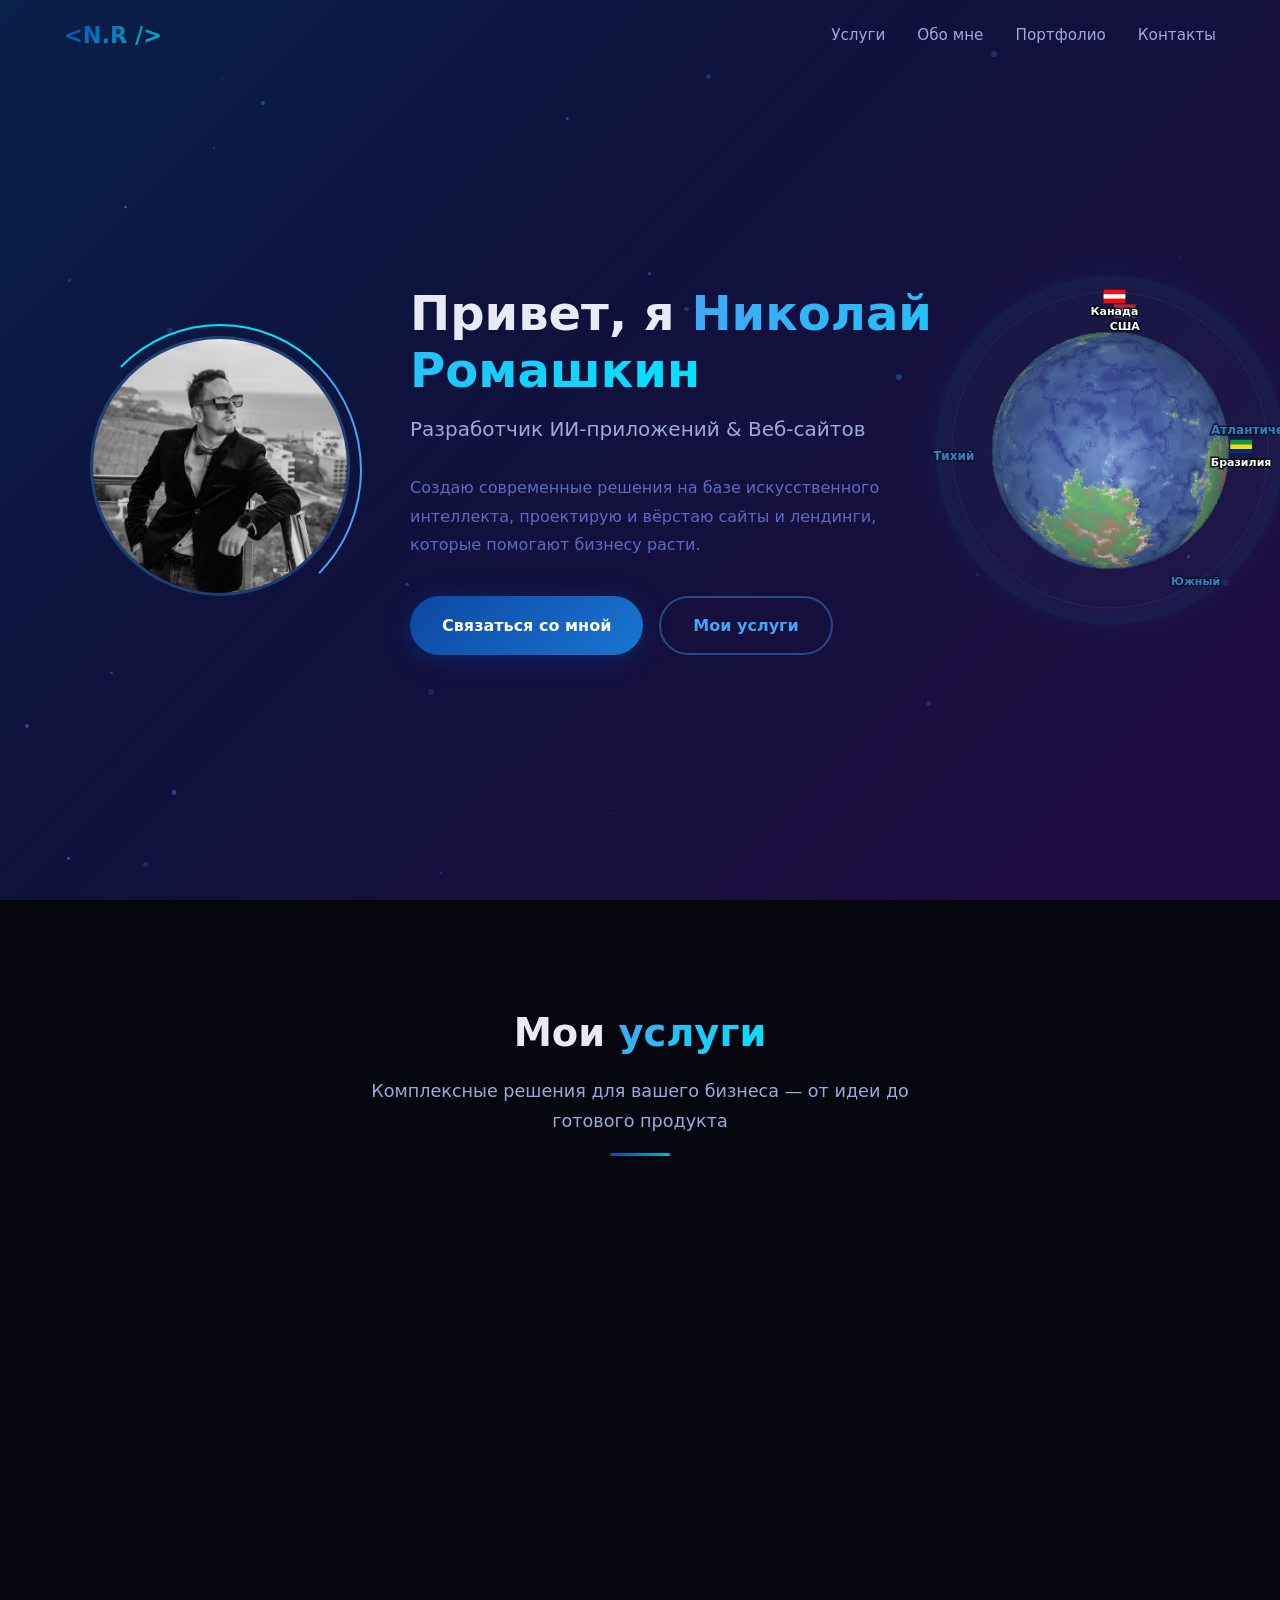
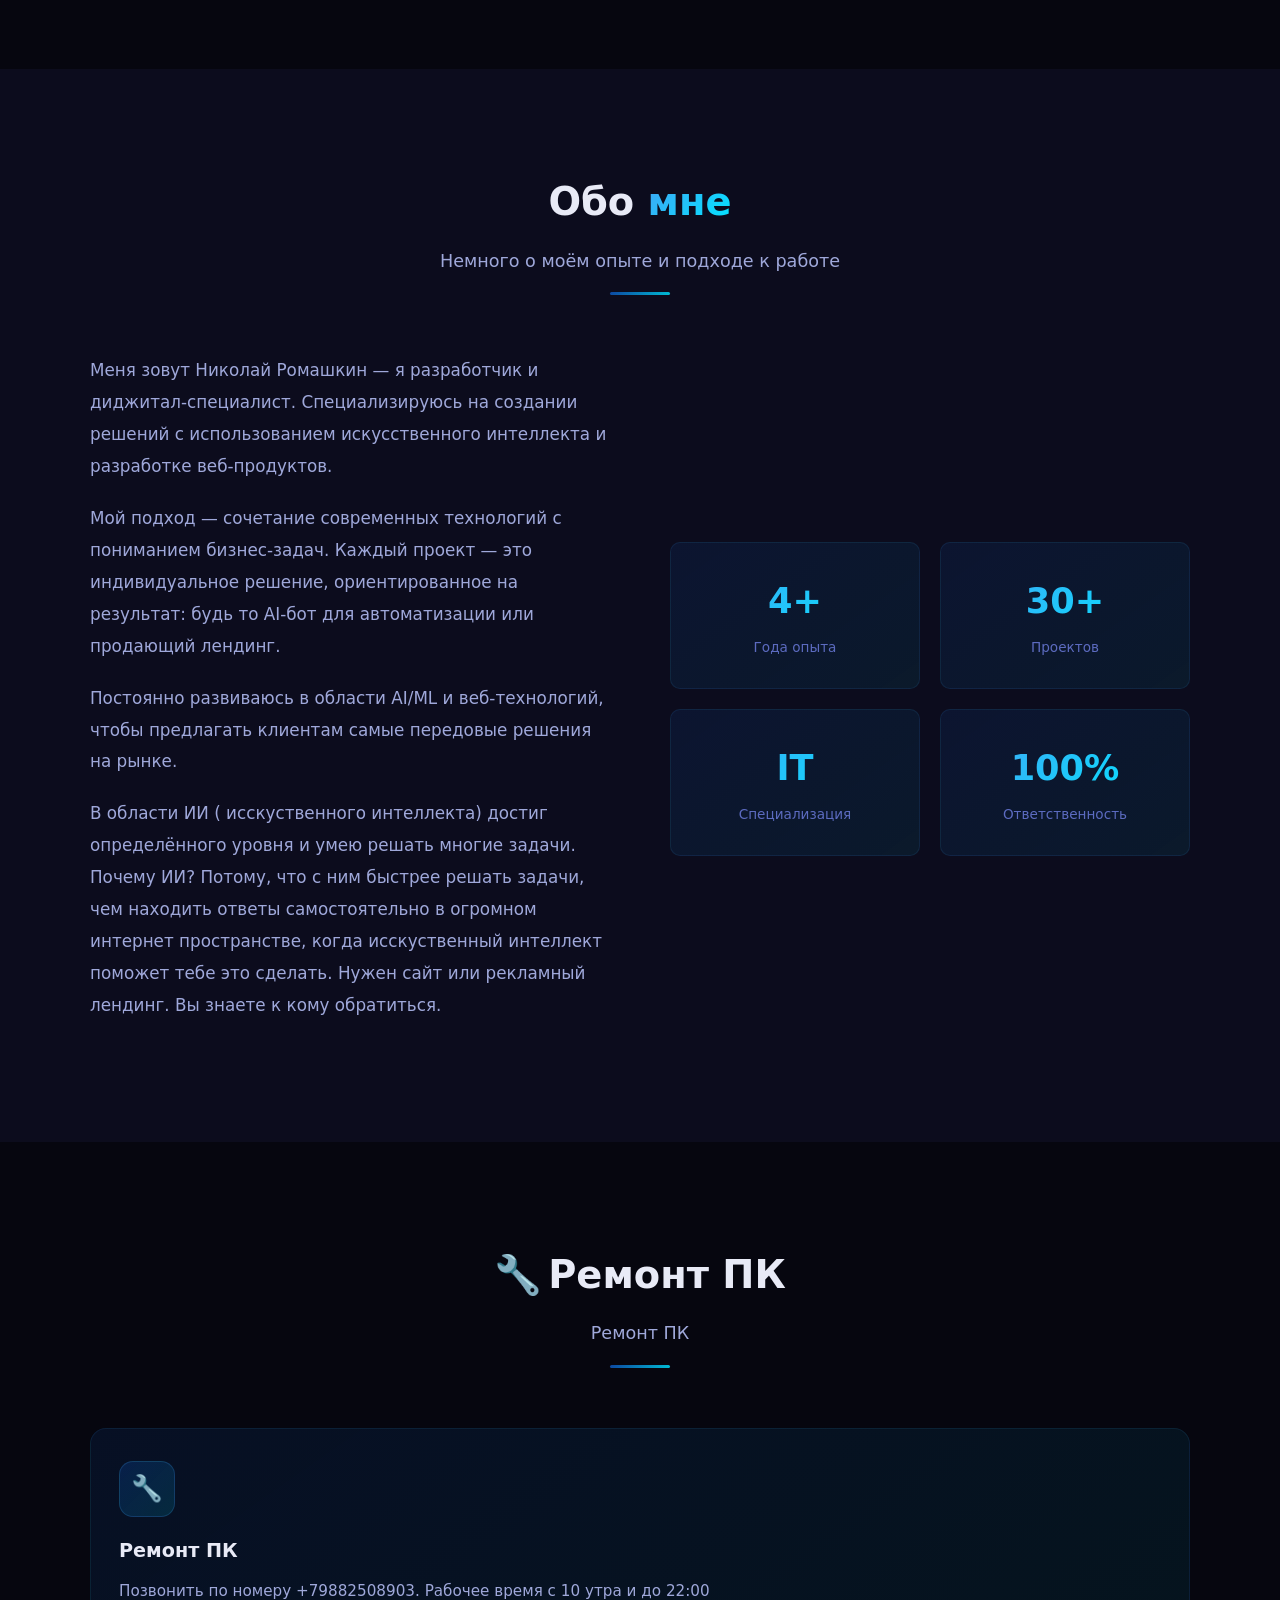
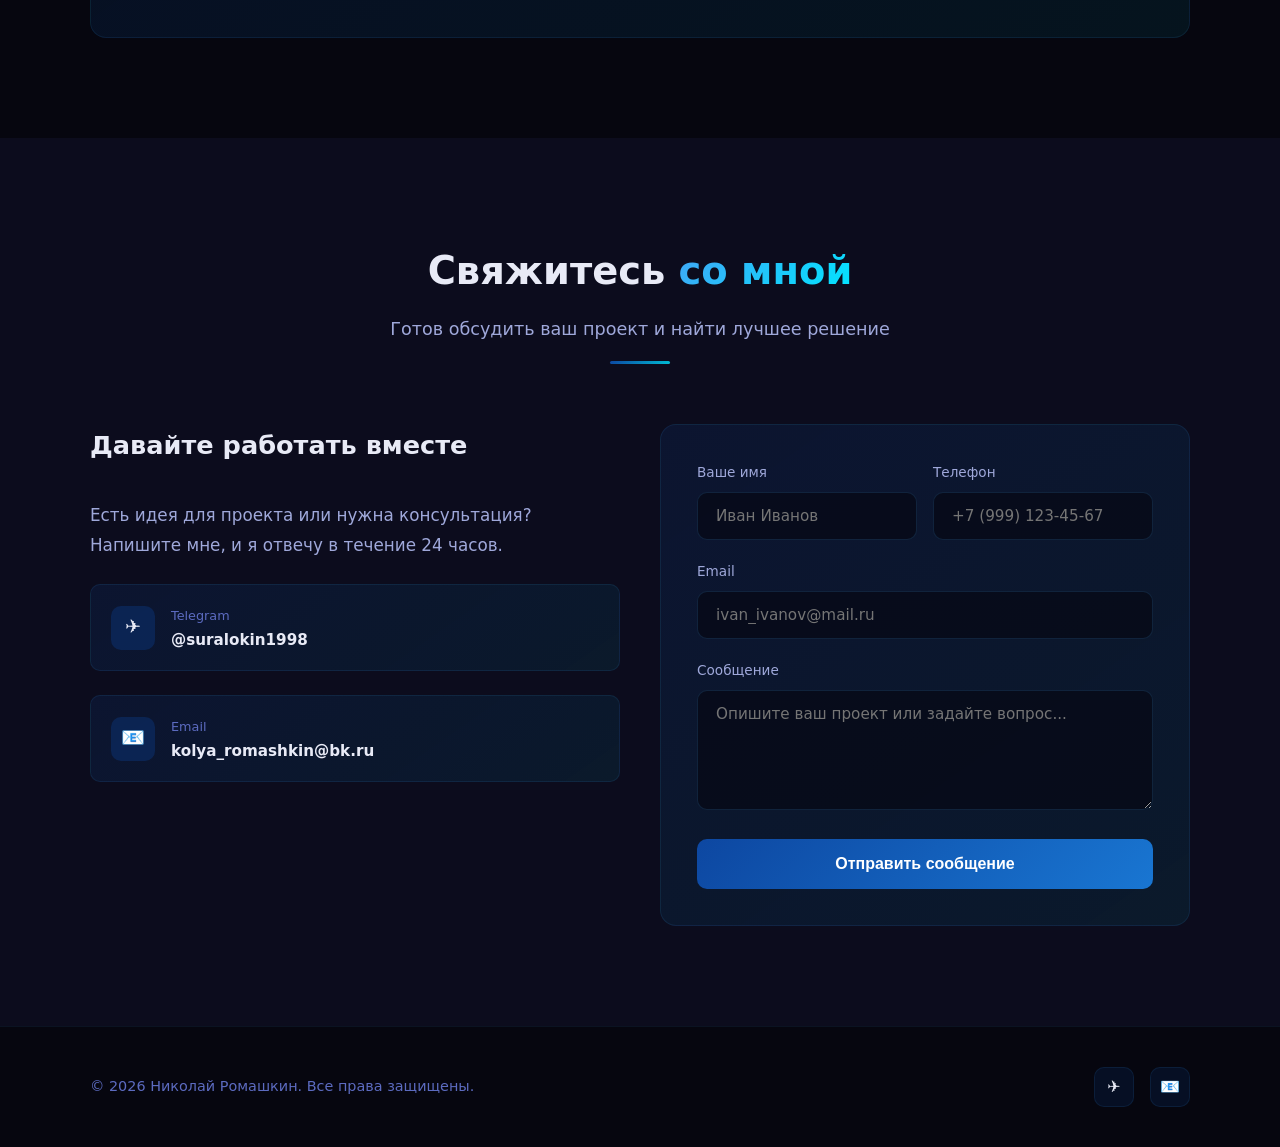
==== commit de8a5cd8: "Portfolio: replace slider with filterable card grid, add static JSON fallback when API/GitHub token " ====
--- a/index.html
+++ b/index.html
@@ -274,8 +274,8 @@
     </div>
   </footer>
 
-  <script src="js/content-loader.js?v=3"></script>
-  <script src="js/main.js?v=5"></script>
+  <script src="js/content-loader.js?v=4"></script>
+  <script src="js/main.js?v=6"></script>
   <script src="js/globe.js?v=5"></script>
 </body>
 </html>
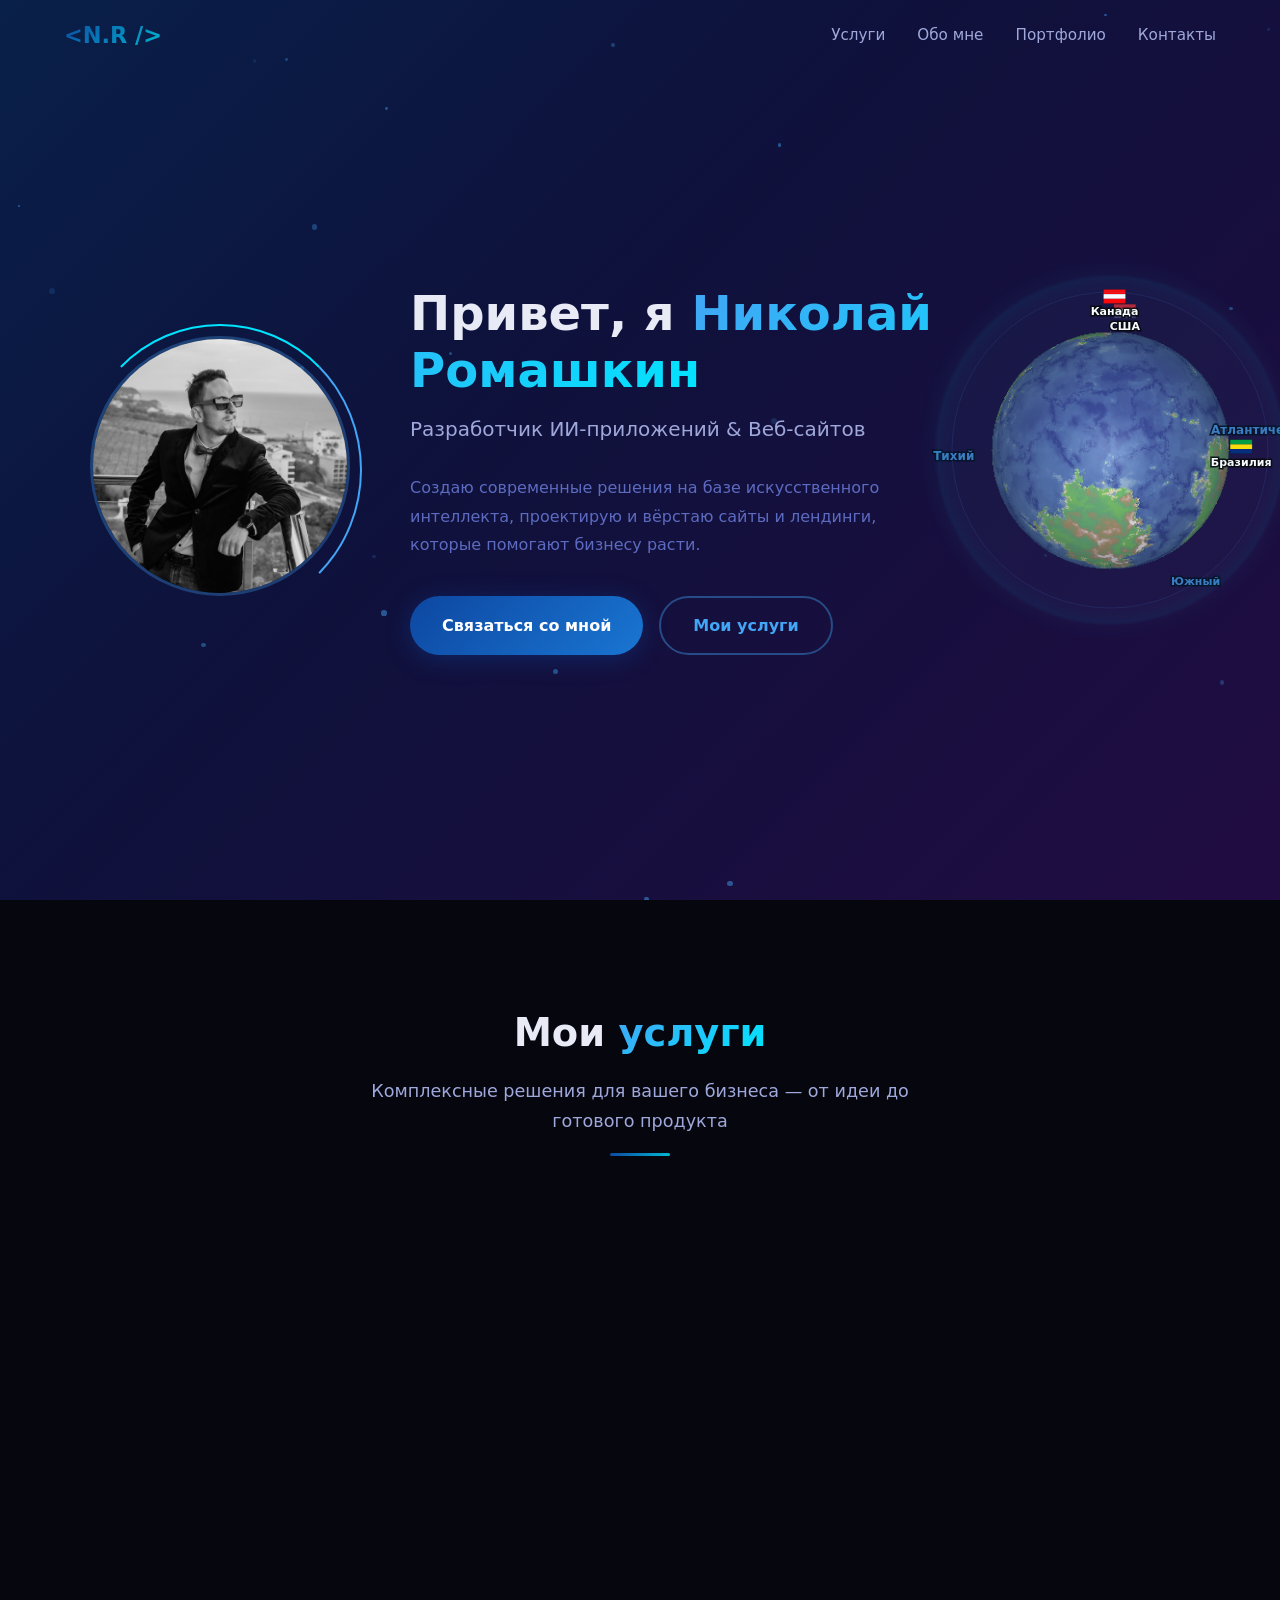
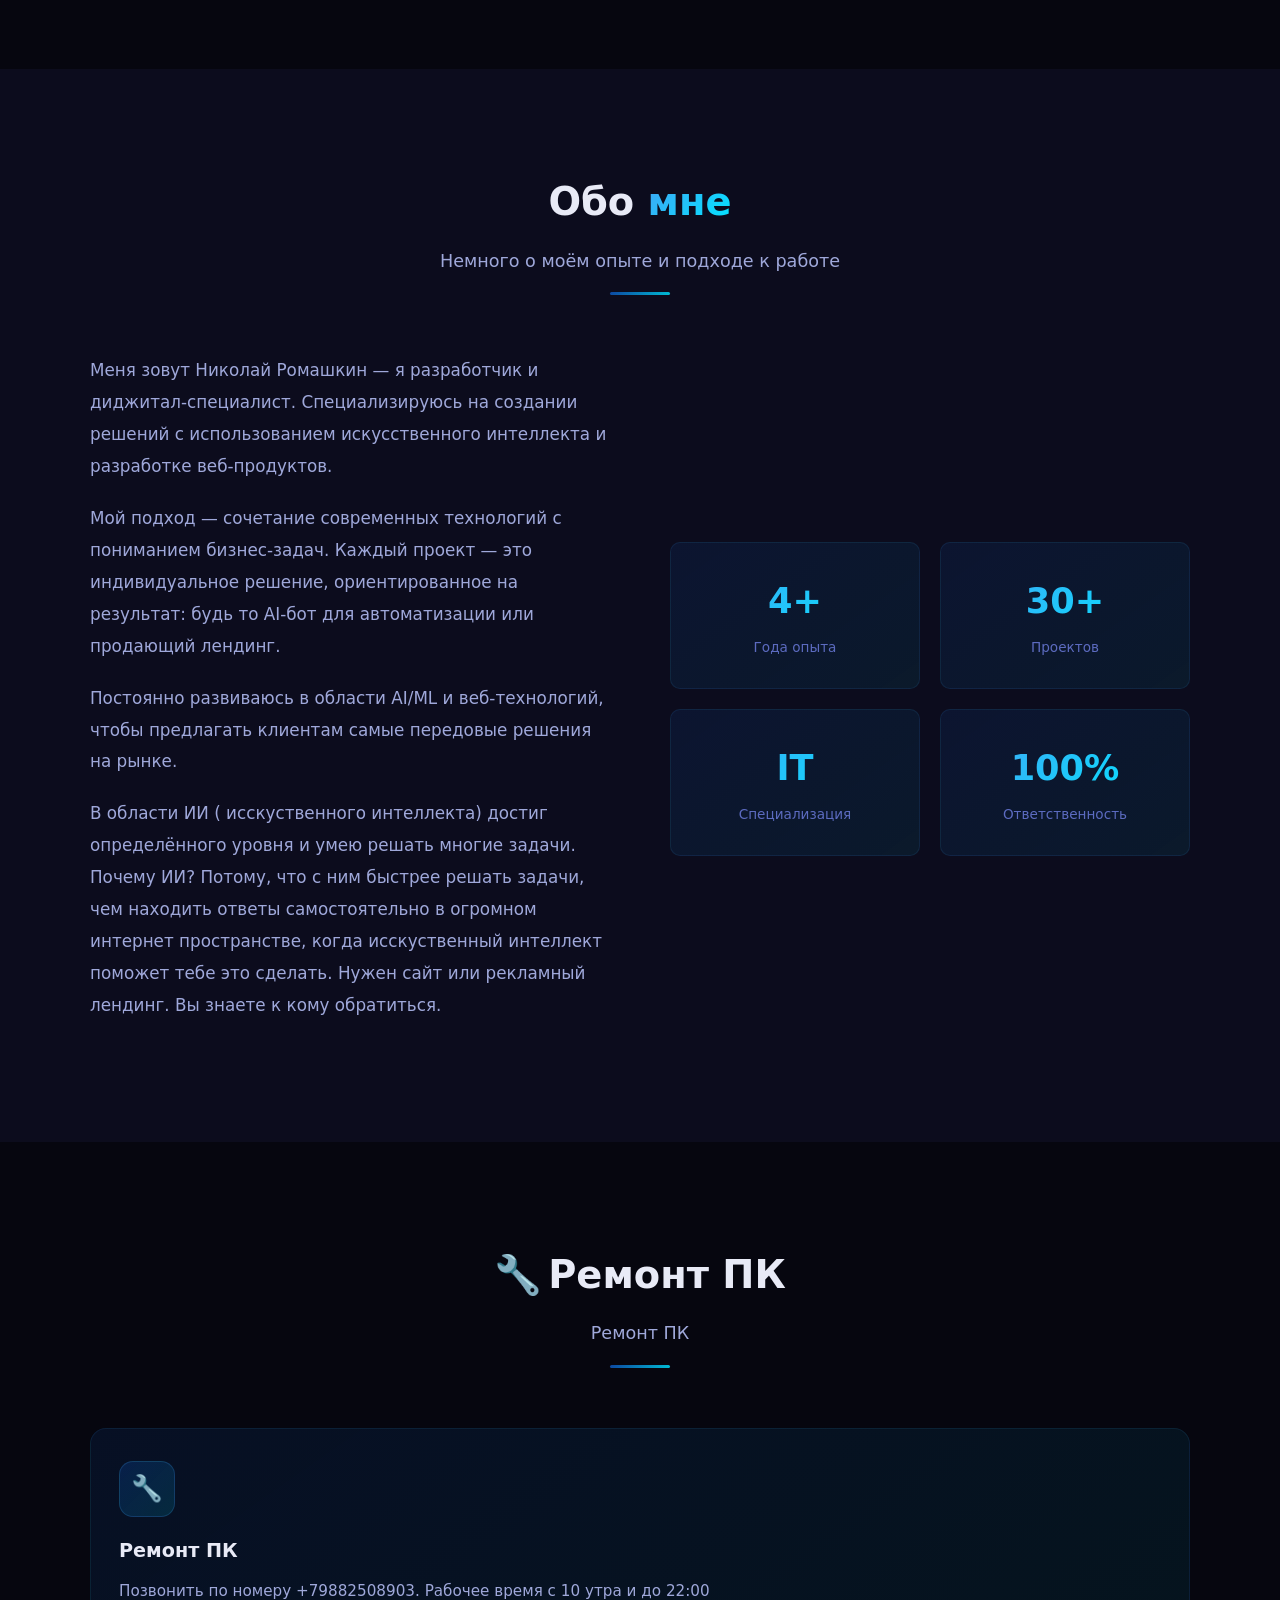
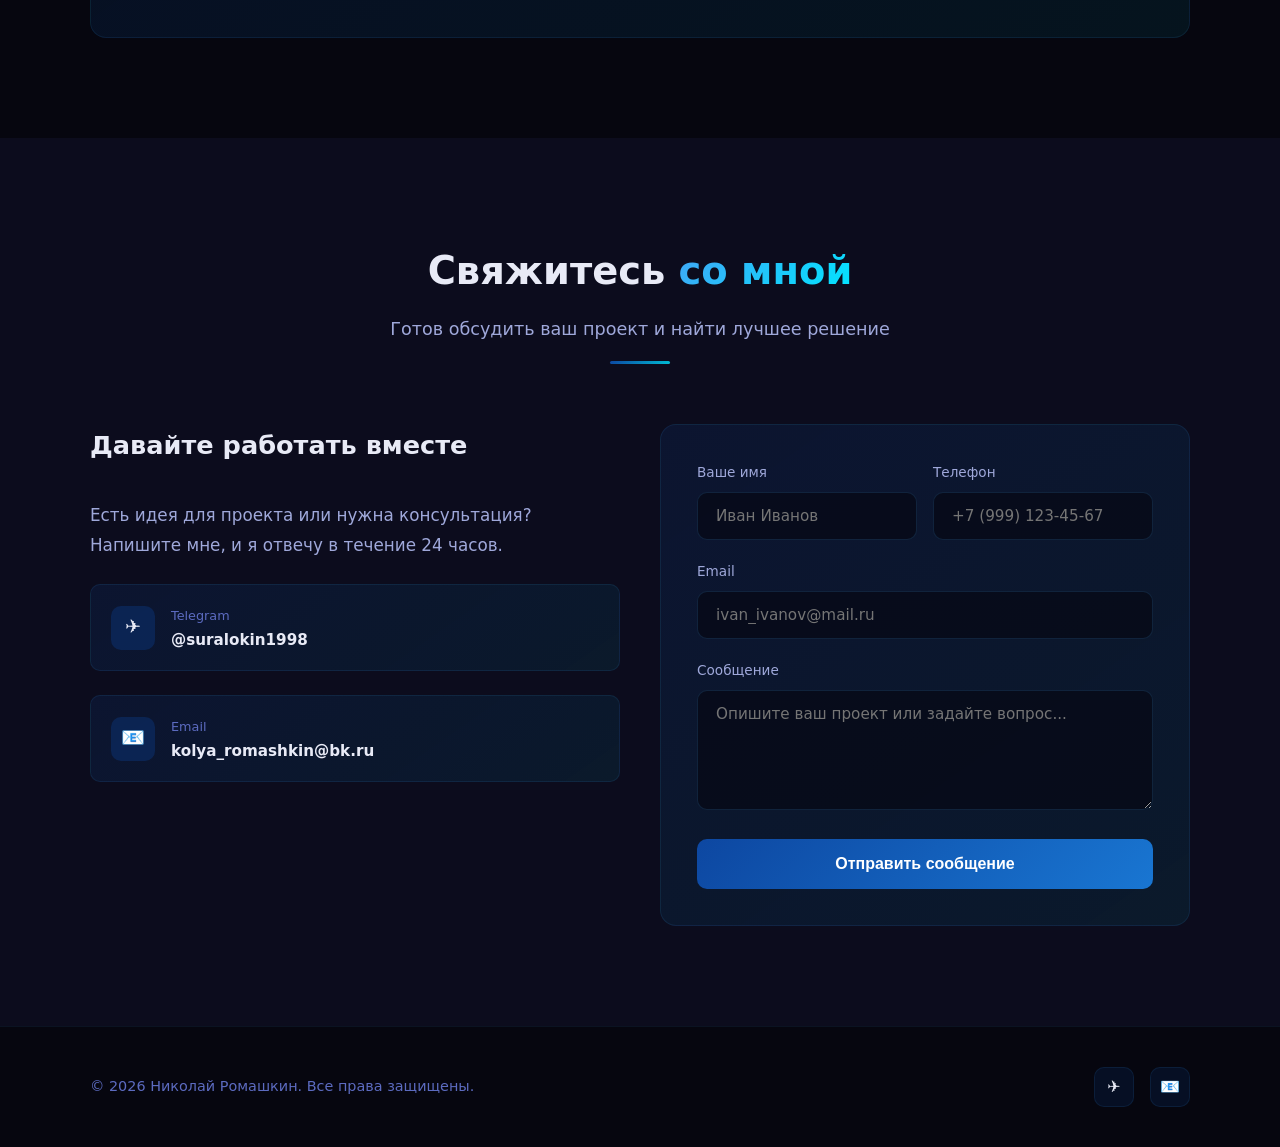
==== commit 4521063e: "Deploy to Netlify: add netlify.toml + serverless function, repoint SEO URLs to netlify.app" ====
--- a/index.html
+++ b/index.html
@@ -8,13 +8,13 @@
   <meta name="keywords" content="разработка ИИ приложений, создание сайтов на заказ, вёрстка лендингов, фриланс веб-разработчик, создание чат-ботов, AI разработка, разработка Telegram бота, автоматизация бизнеса ИИ, GPT интеграция, чат-бот для бизнеса, AI ассистент, нейросети разработка, продающий лендинг, корпоративный сайт, вёрстка адаптивных сайтов">
   <meta name="author" content="Николай Ромашкин">
   <meta name="robots" content="index, follow">
-  <link rel="canonical" href="https://my-site-psi-bay.vercel.app/">
+  <link rel="canonical" href="https://gilded-rolypoly-7c451d.netlify.app/">
 
   <!-- Open Graph -->
   <meta property="og:type" content="website">
   <meta property="og:title" content="Николай Ромашкин — Разработчик ИИ-приложений и Веб-сайтов">
   <meta property="og:description" content="Разработка ИИ приложений, AI чат-ботов для бизнеса, создание сайтов и лендингов на заказ. Автоматизация бизнеса с помощью нейросетей.">
-  <meta property="og:url" content="https://my-site-psi-bay.vercel.app/">
+  <meta property="og:url" content="https://gilded-rolypoly-7c451d.netlify.app/">
   <meta property="og:locale" content="ru_RU">
   <meta property="og:site_name" content="Николай Ромашкин — Разработчик">
 
@@ -34,7 +34,7 @@
     "@context": "https://schema.org",
     "@type": "Person",
     "name": "Николай Ромашкин",
-    "url": "https://my-site-psi-bay.vercel.app",
+    "url": "https://gilded-rolypoly-7c451d.netlify.app",
     "jobTitle": "Разработчик ИИ-приложений и Веб-сайтов",
     "description": "Разработка приложений на базе искусственного интеллекта, вёрстка сайтов и лендингов. AI чат-боты, Telegram боты, автоматизация бизнеса.",
     "knowsAbout": [
@@ -62,7 +62,7 @@
     "@context": "https://schema.org",
     "@type": "ProfessionalService",
     "name": "Николай Ромашкин — Разработчик ИИ и Веб-сайтов",
-    "url": "https://my-site-psi-bay.vercel.app",
+    "url": "https://gilded-rolypoly-7c451d.netlify.app",
     "description": "Разработка ИИ приложений, AI чат-ботов для бизнеса, создание сайтов и лендингов на заказ. Автоматизация бизнес-процессов с помощью нейросетей.",
     "areaServed": "RU",
     "serviceType": [
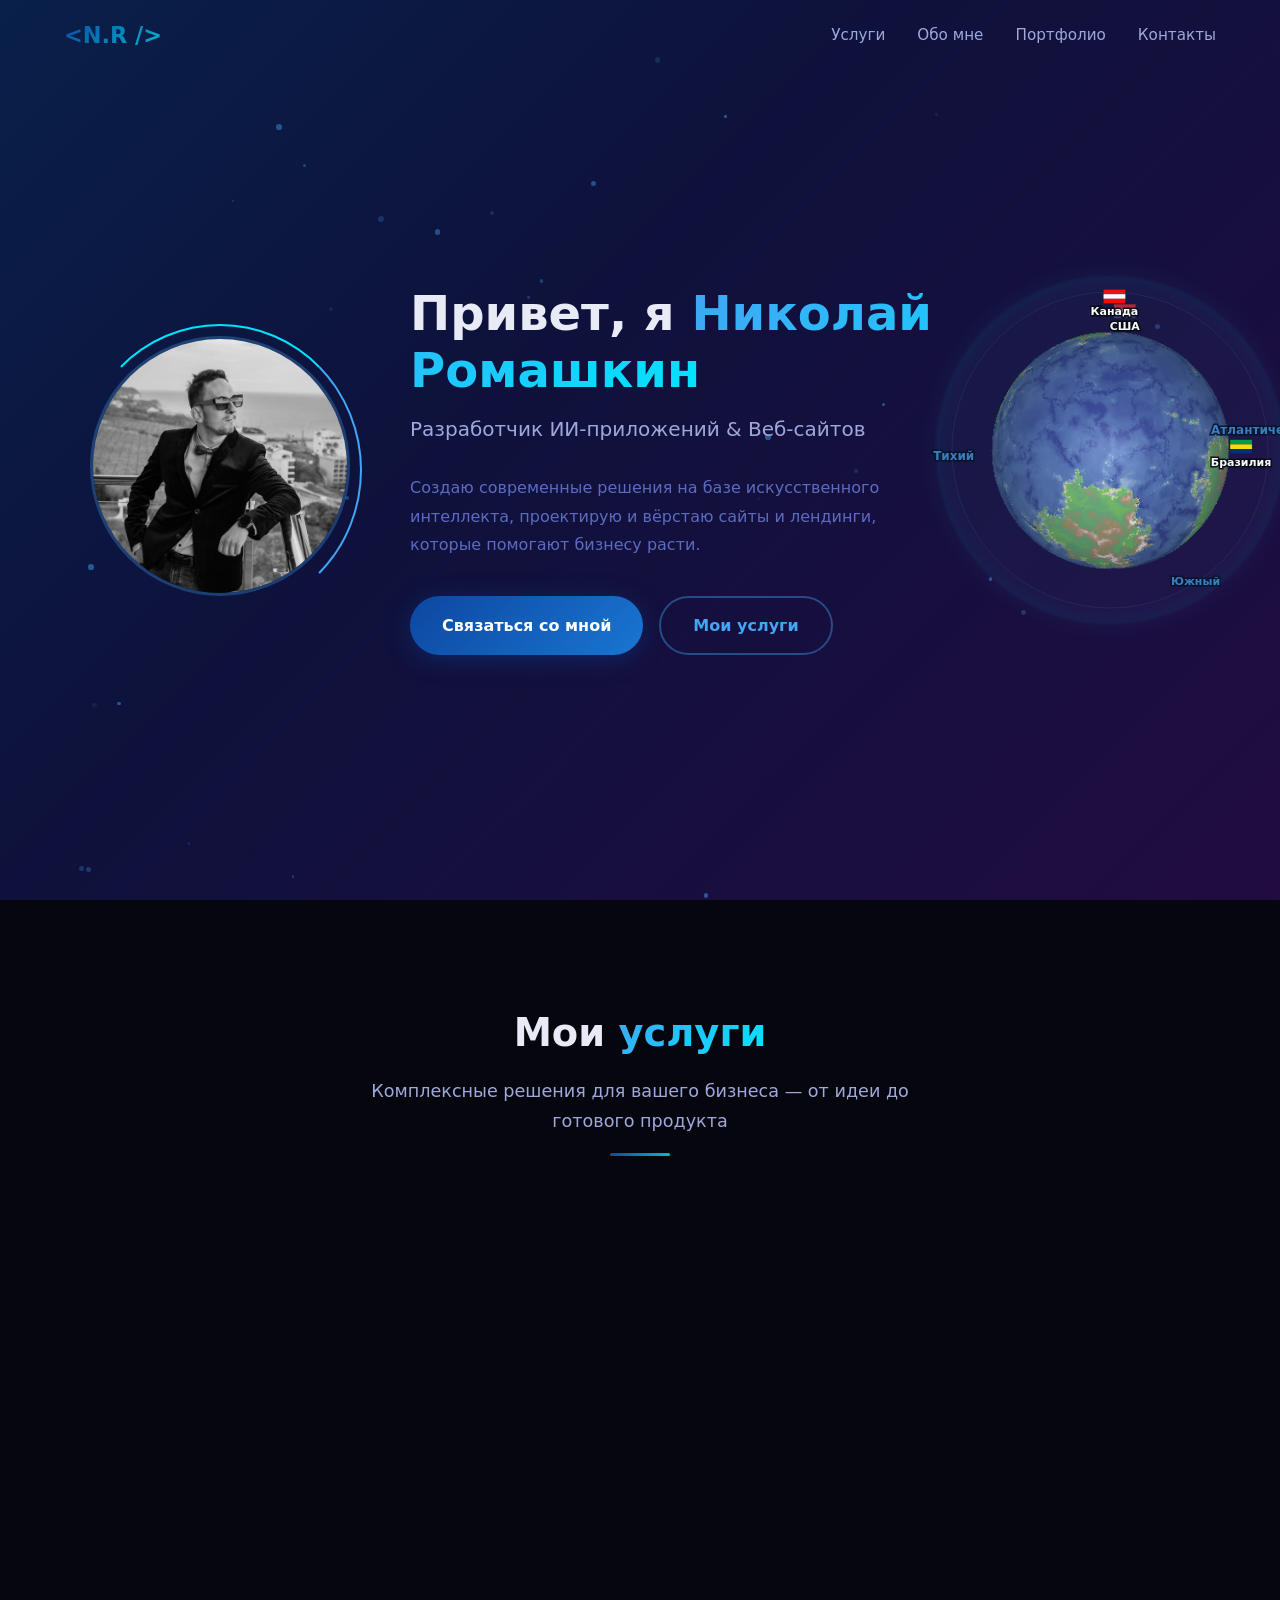
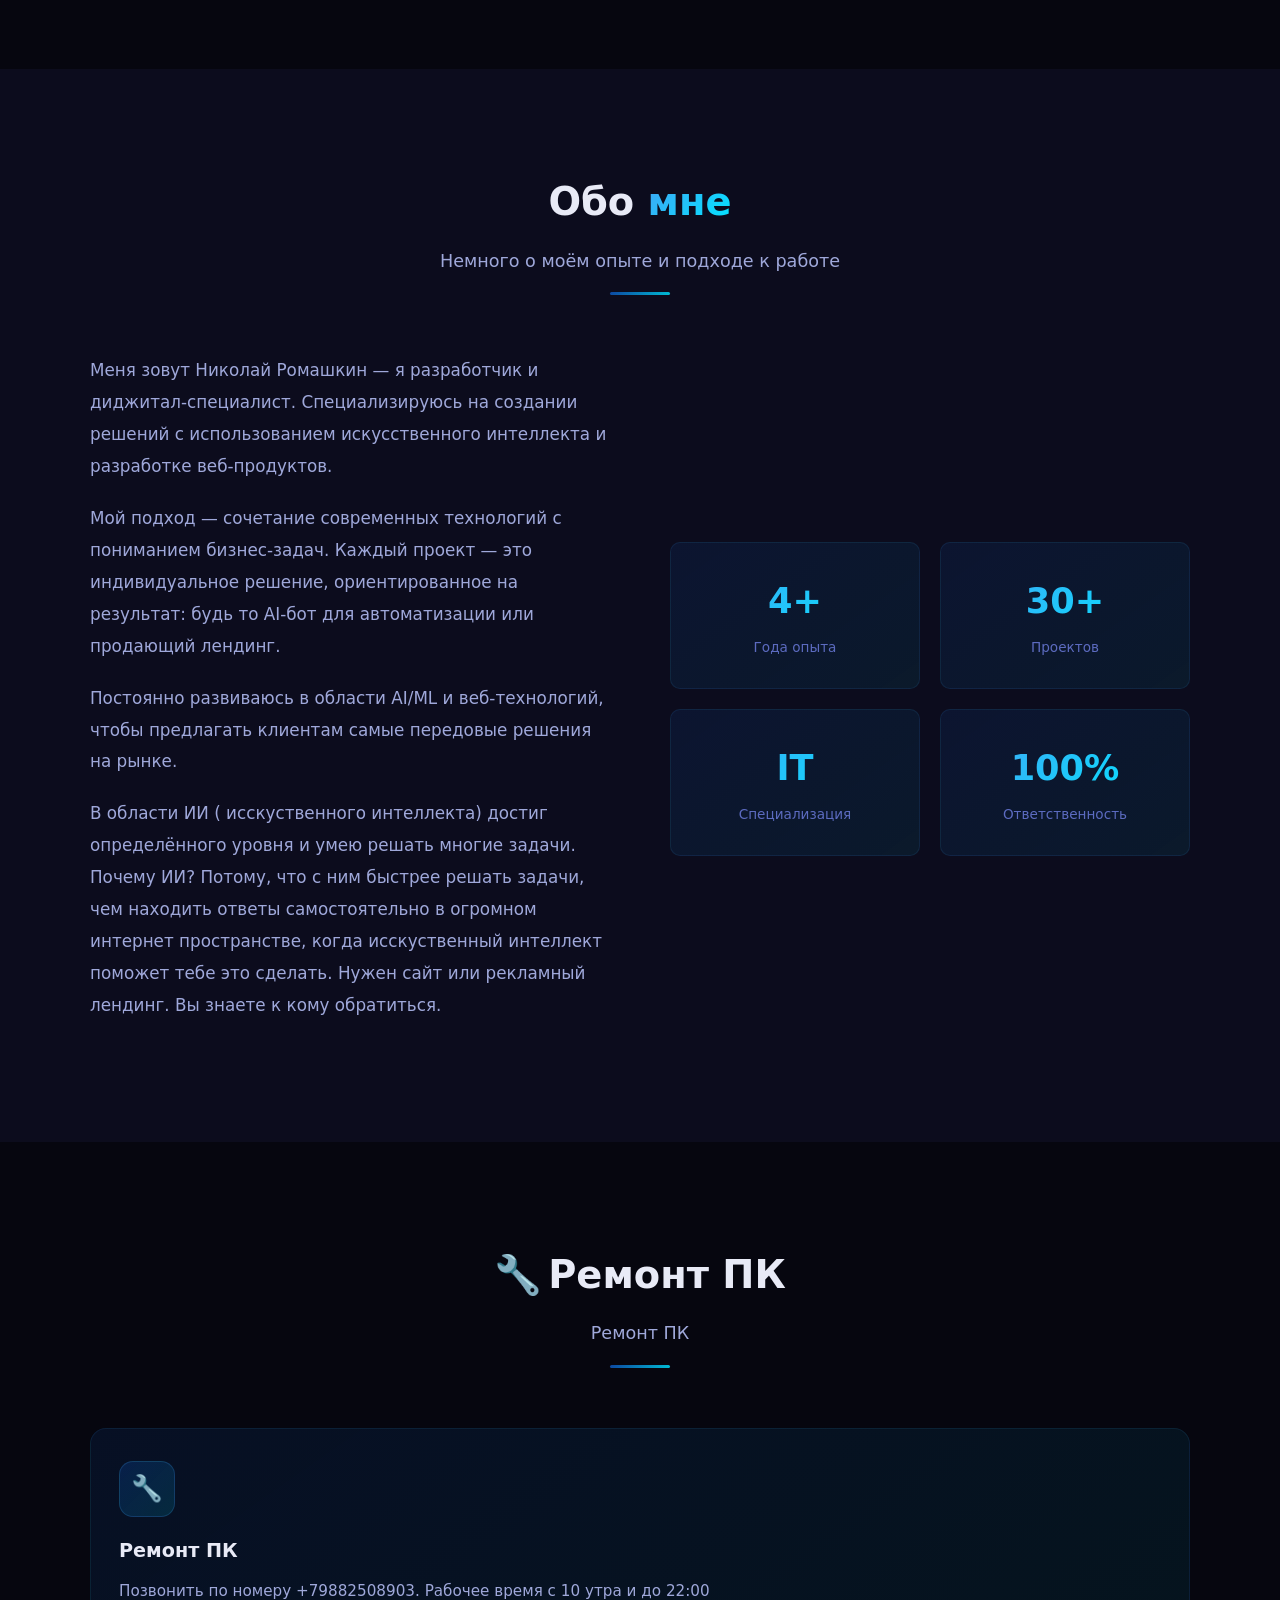
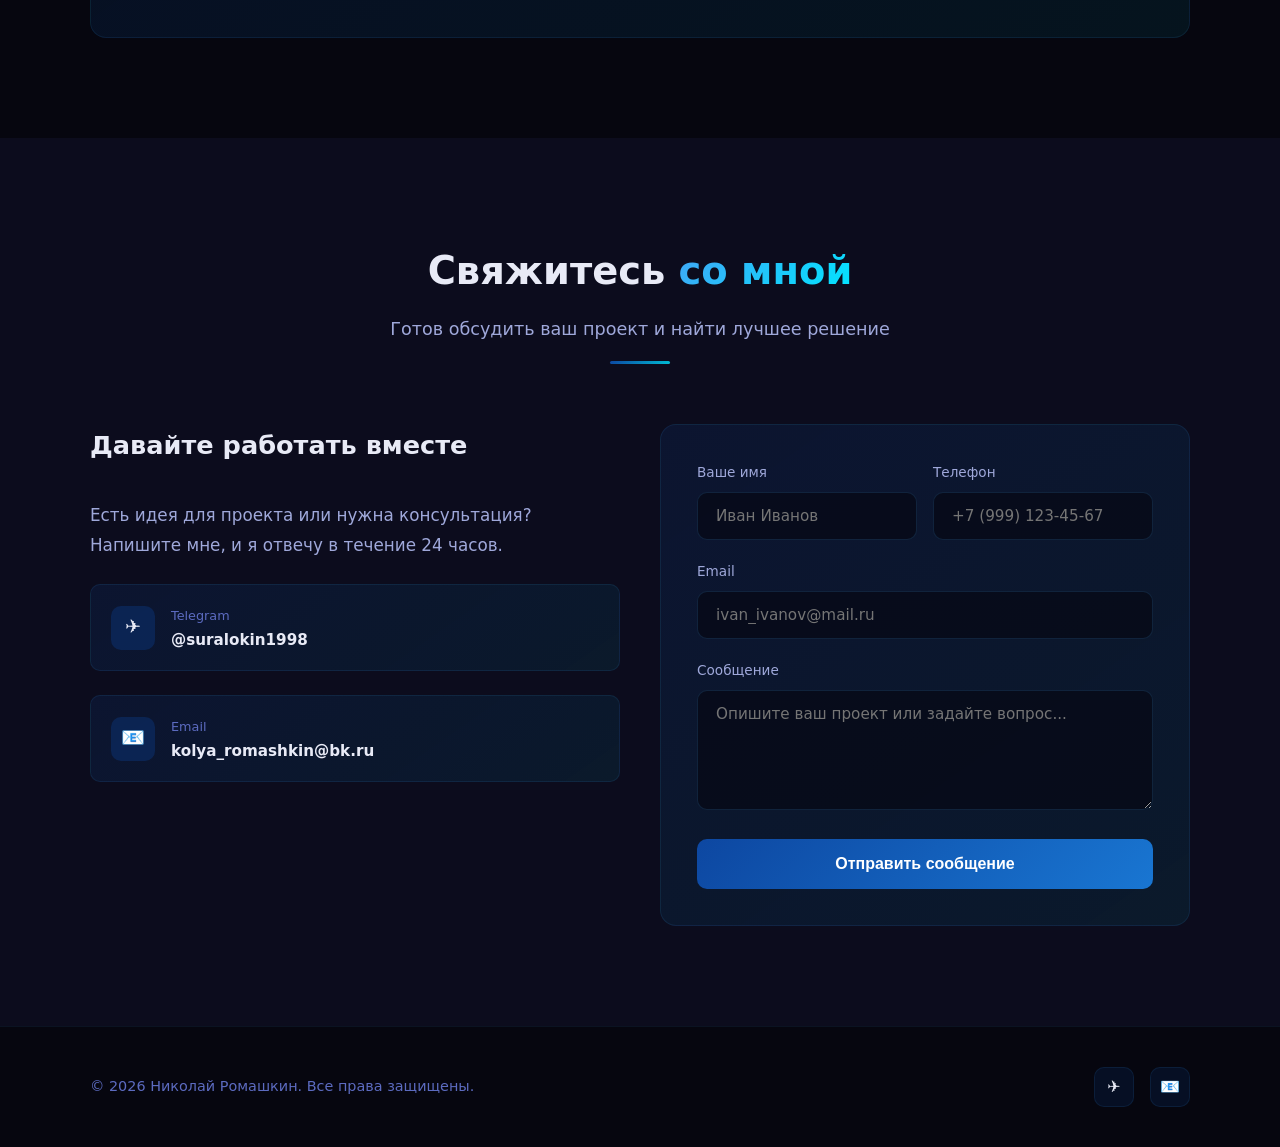
==== commit 6c6a9446: "Hero: defer globe render + texture until page load, fade it in smoothly" ====
--- a/index.html
+++ b/index.html
@@ -25,7 +25,7 @@
 
   <meta name="google-site-verification" content="qcpTlNBHd-4tJDWRXk29YBstlF60h3D0uVw-AMDdwfM" />
   <meta name="yandex-verification" content="ce43d4622744f1ea" />
-  <link rel="stylesheet" href="css/styles.css?v=5">
+  <link rel="stylesheet" href="css/styles.css?v=6">
   <link rel="stylesheet" href="css/cms.css?v=1">
 
   <!-- Schema.org JSON-LD -->
@@ -276,6 +276,6 @@
 
   <script src="js/content-loader.js?v=4"></script>
   <script src="js/main.js?v=6"></script>
-  <script src="js/globe.js?v=5"></script>
+  <script src="js/globe.js?v=6" defer></script>
 </body>
 </html>
--- a/css/styles.css
+++ b/css/styles.css
@@ -878,6 +878,12 @@
   cursor: grab;
   pointer-events: auto;
   touch-action: none;
+  opacity: 0;
+  transition: opacity 1s ease;
+}
+
+#globeCanvas.globe-ready {
+  opacity: 1;
 }
 
 #globeCanvas:active {
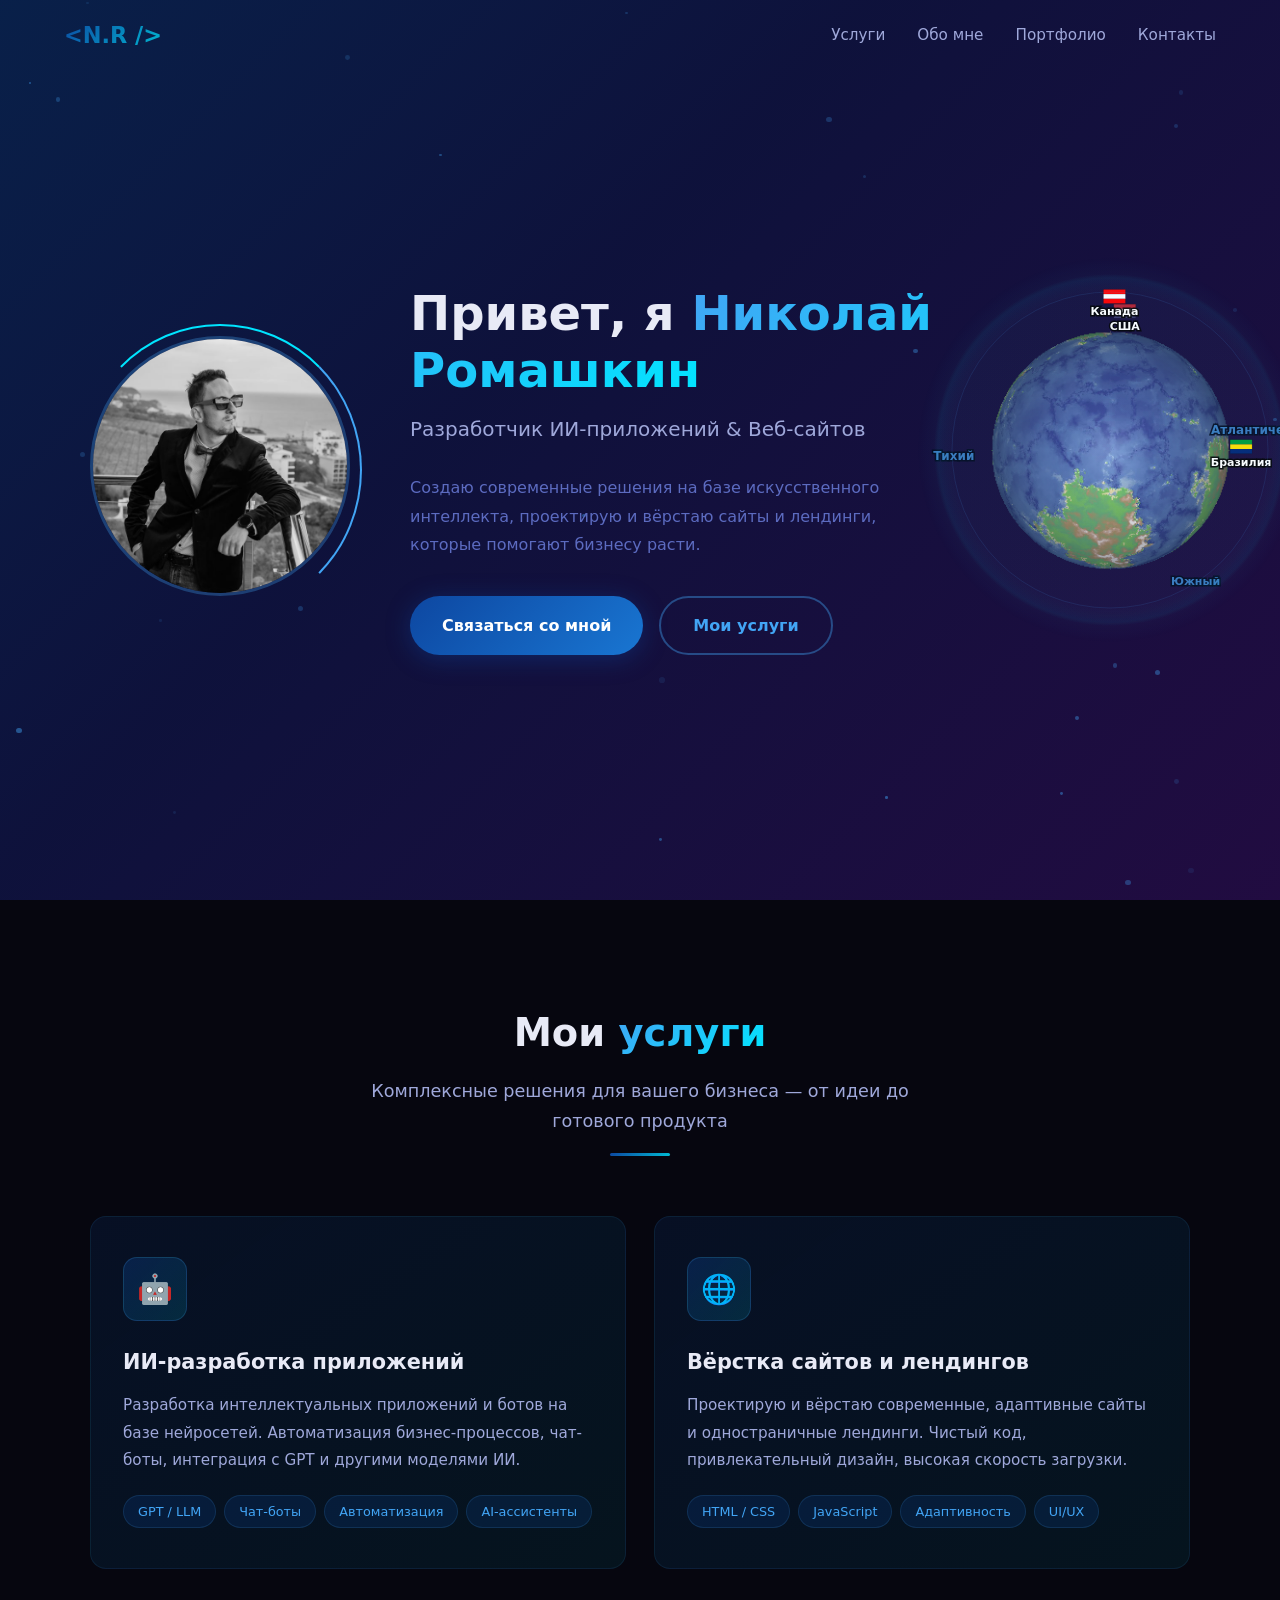
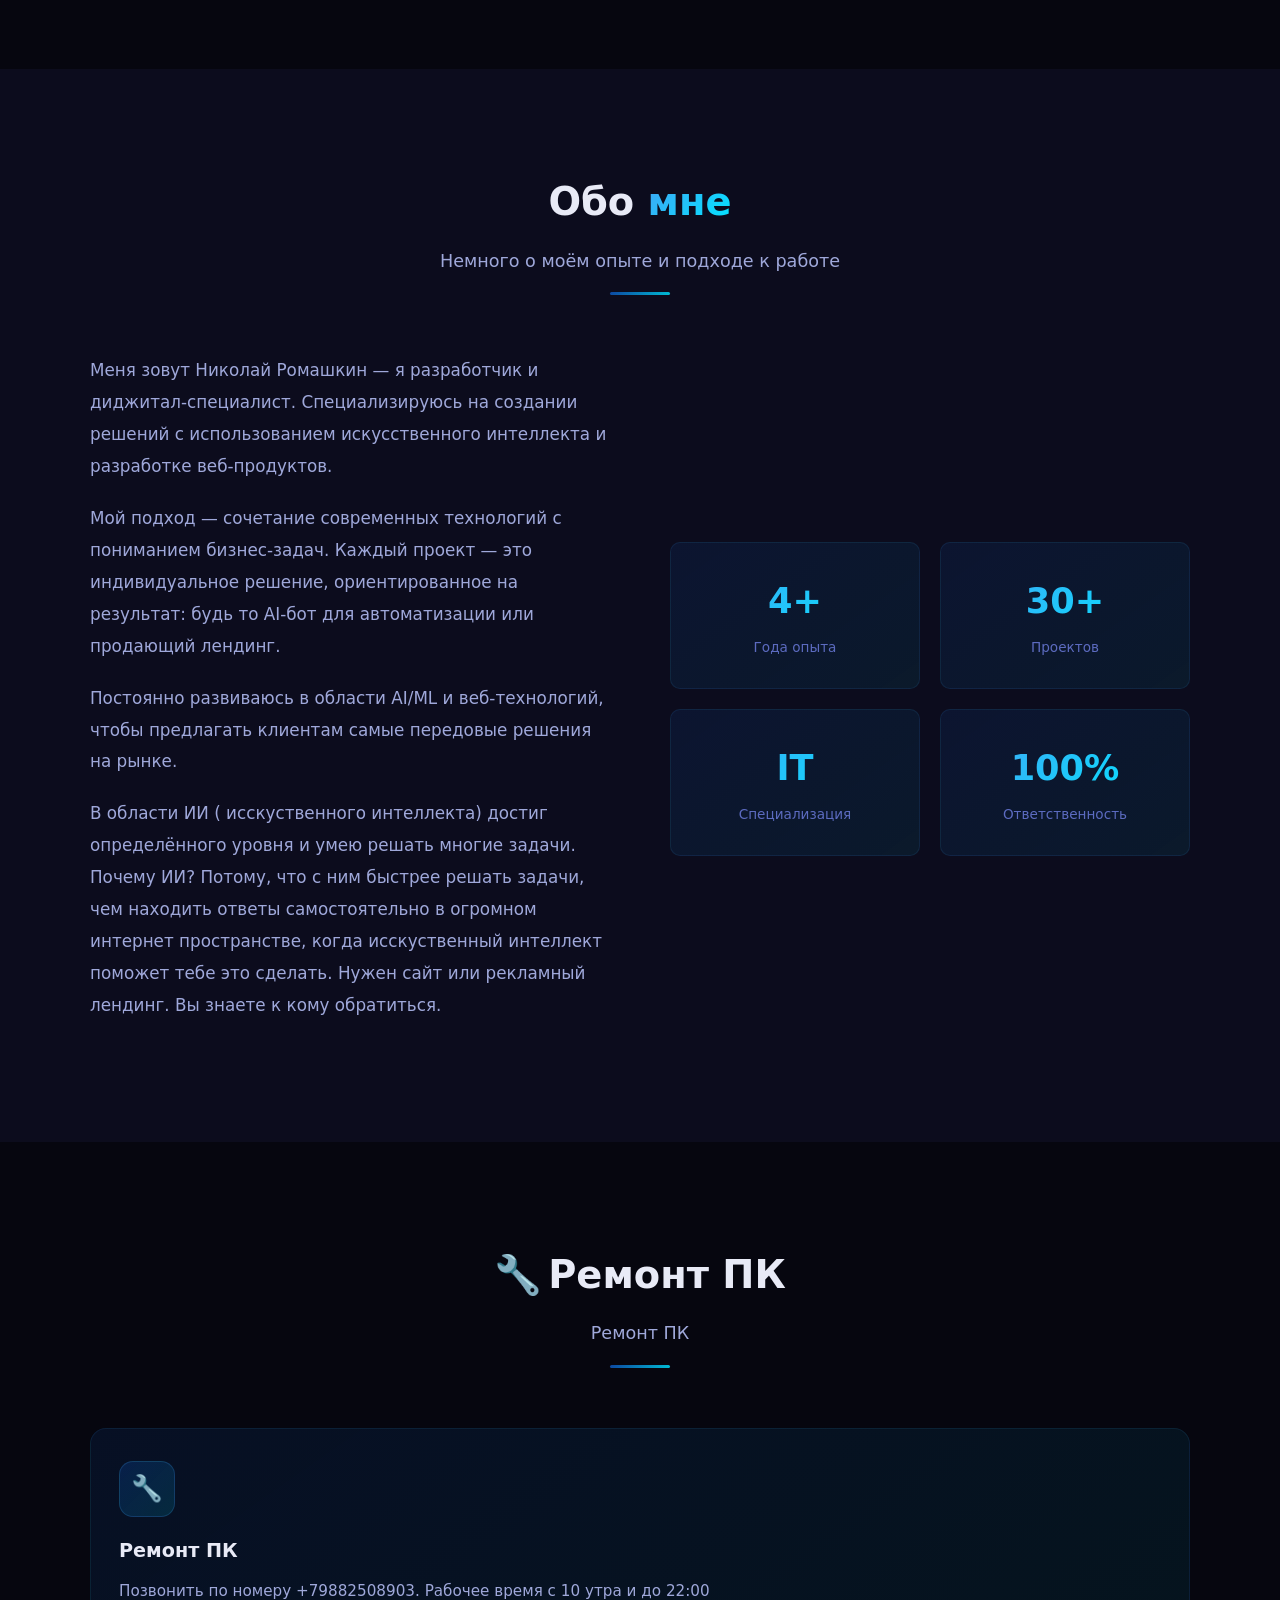
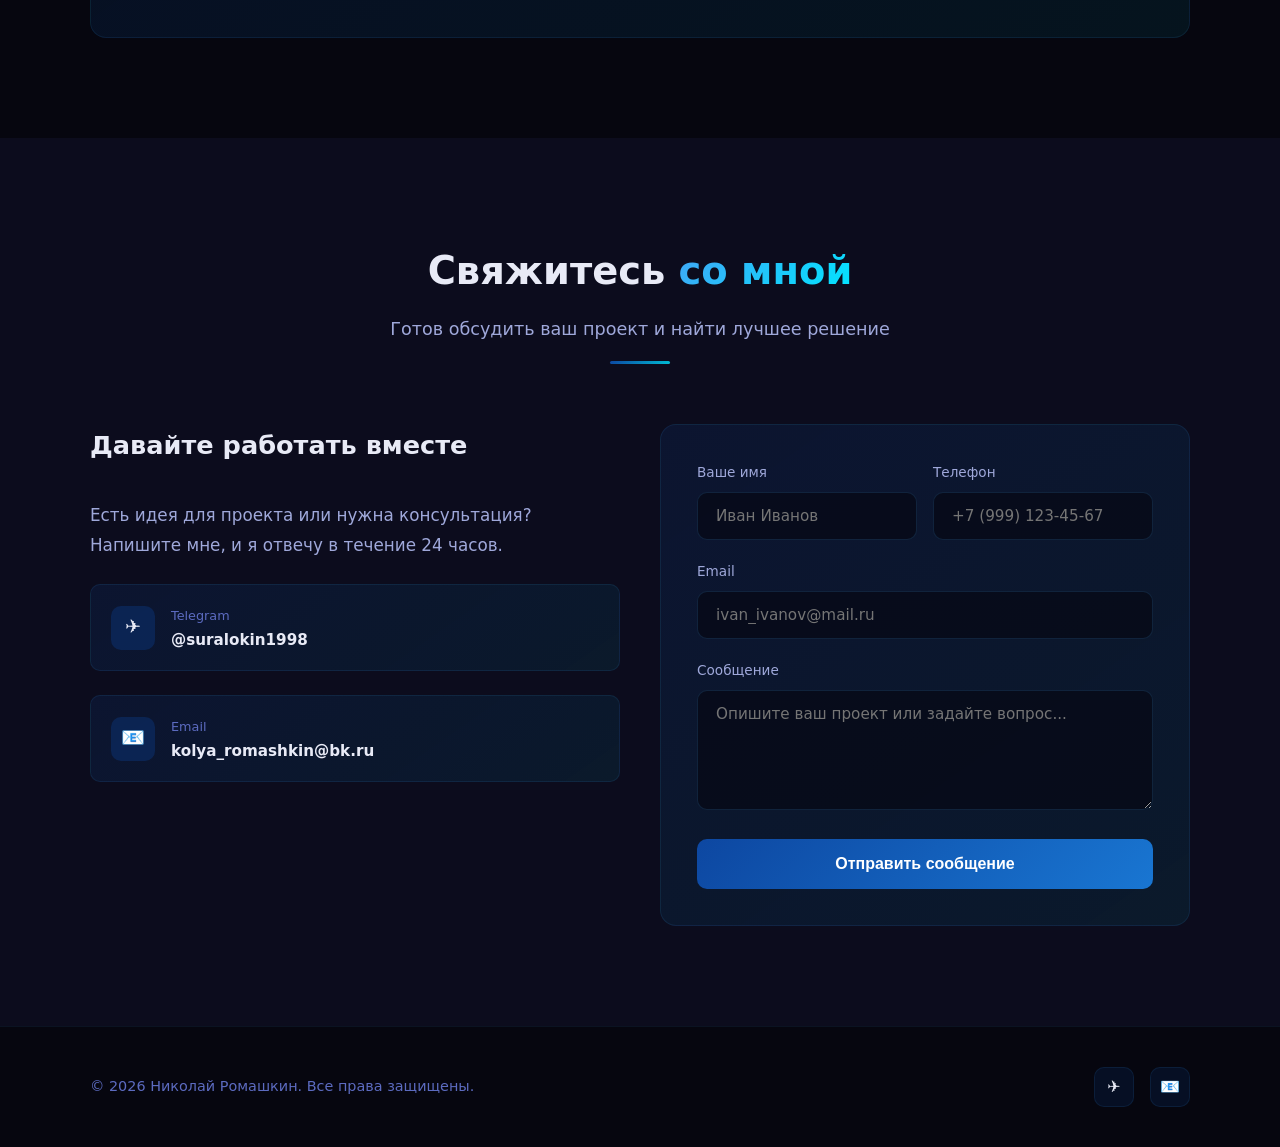
==== commit 5b102029: "Services: register re-rendered cards with scroll observer so they stay visible" ====
--- a/index.html
+++ b/index.html
@@ -274,7 +274,7 @@
     </div>
   </footer>
 
-  <script src="js/content-loader.js?v=4"></script>
+  <script src="js/content-loader.js?v=5"></script>
   <script src="js/main.js?v=6"></script>
   <script src="js/globe.js?v=6" defer></script>
 </body>
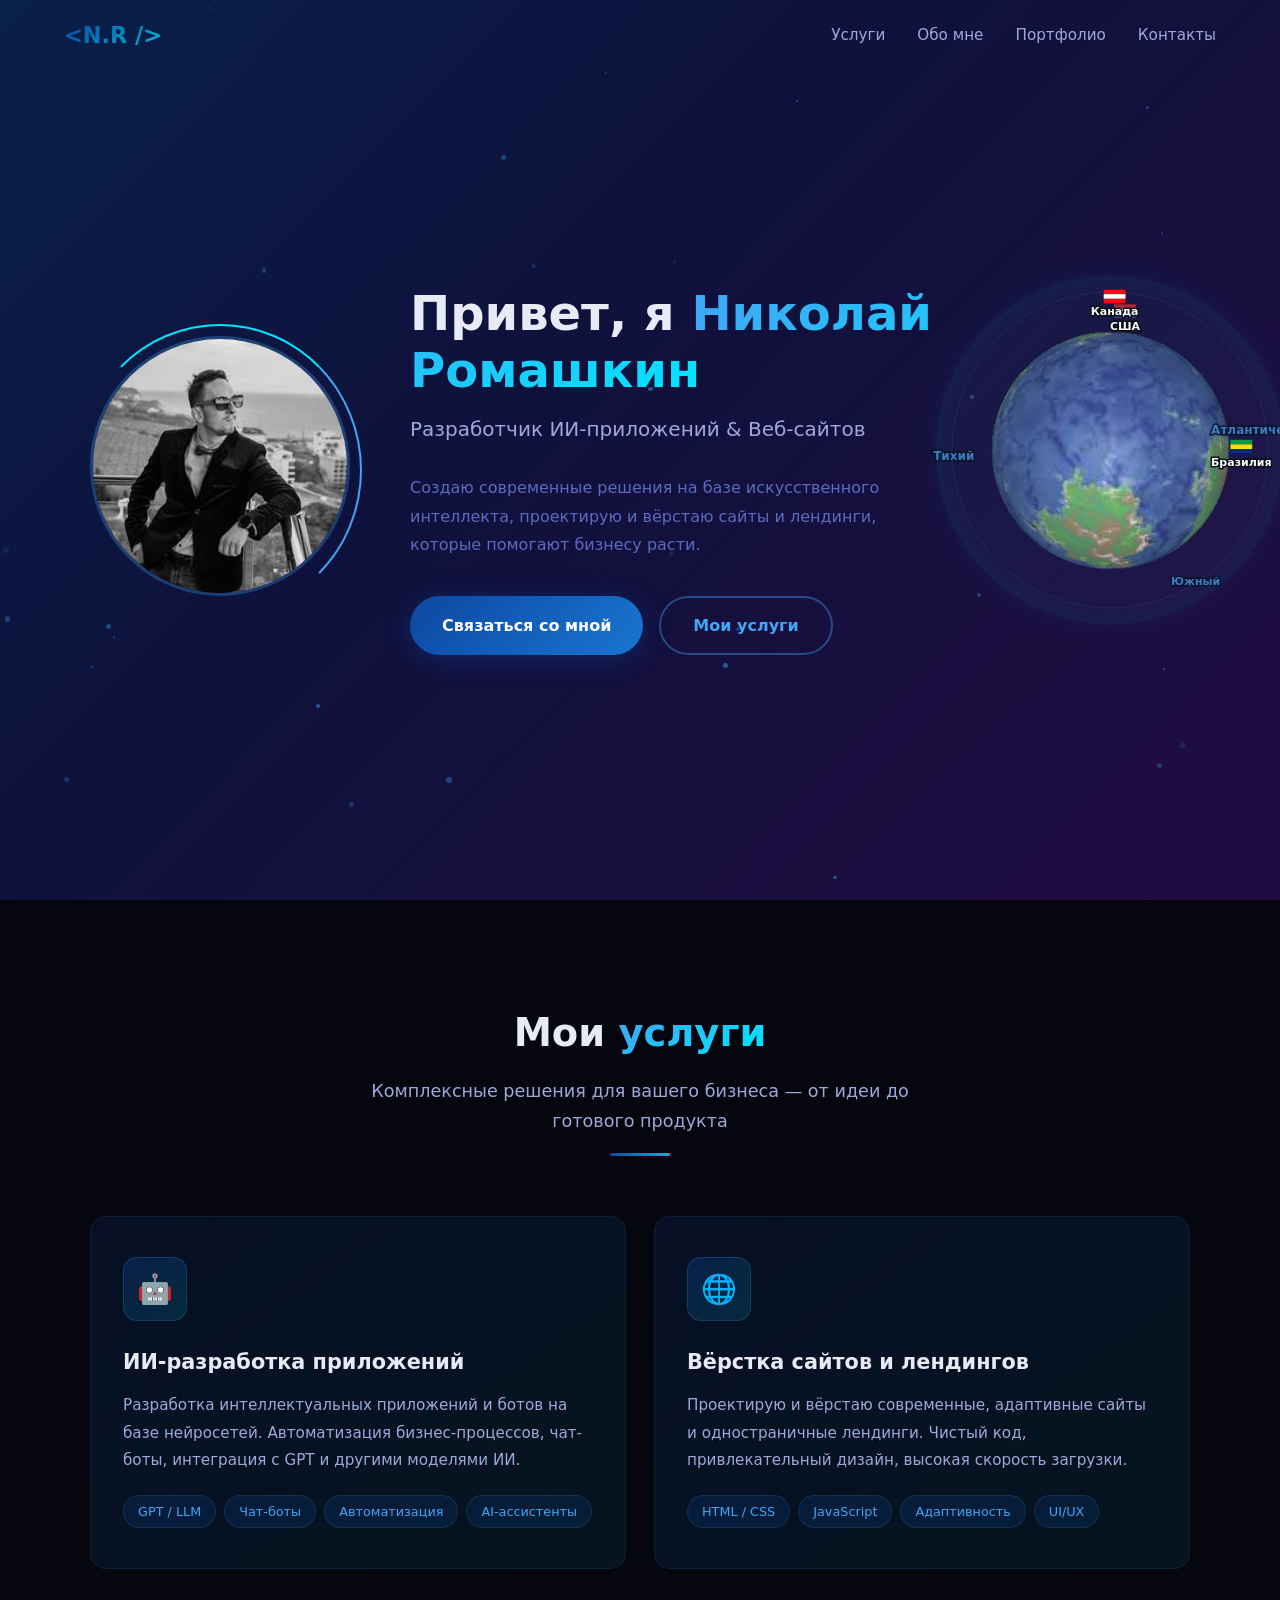
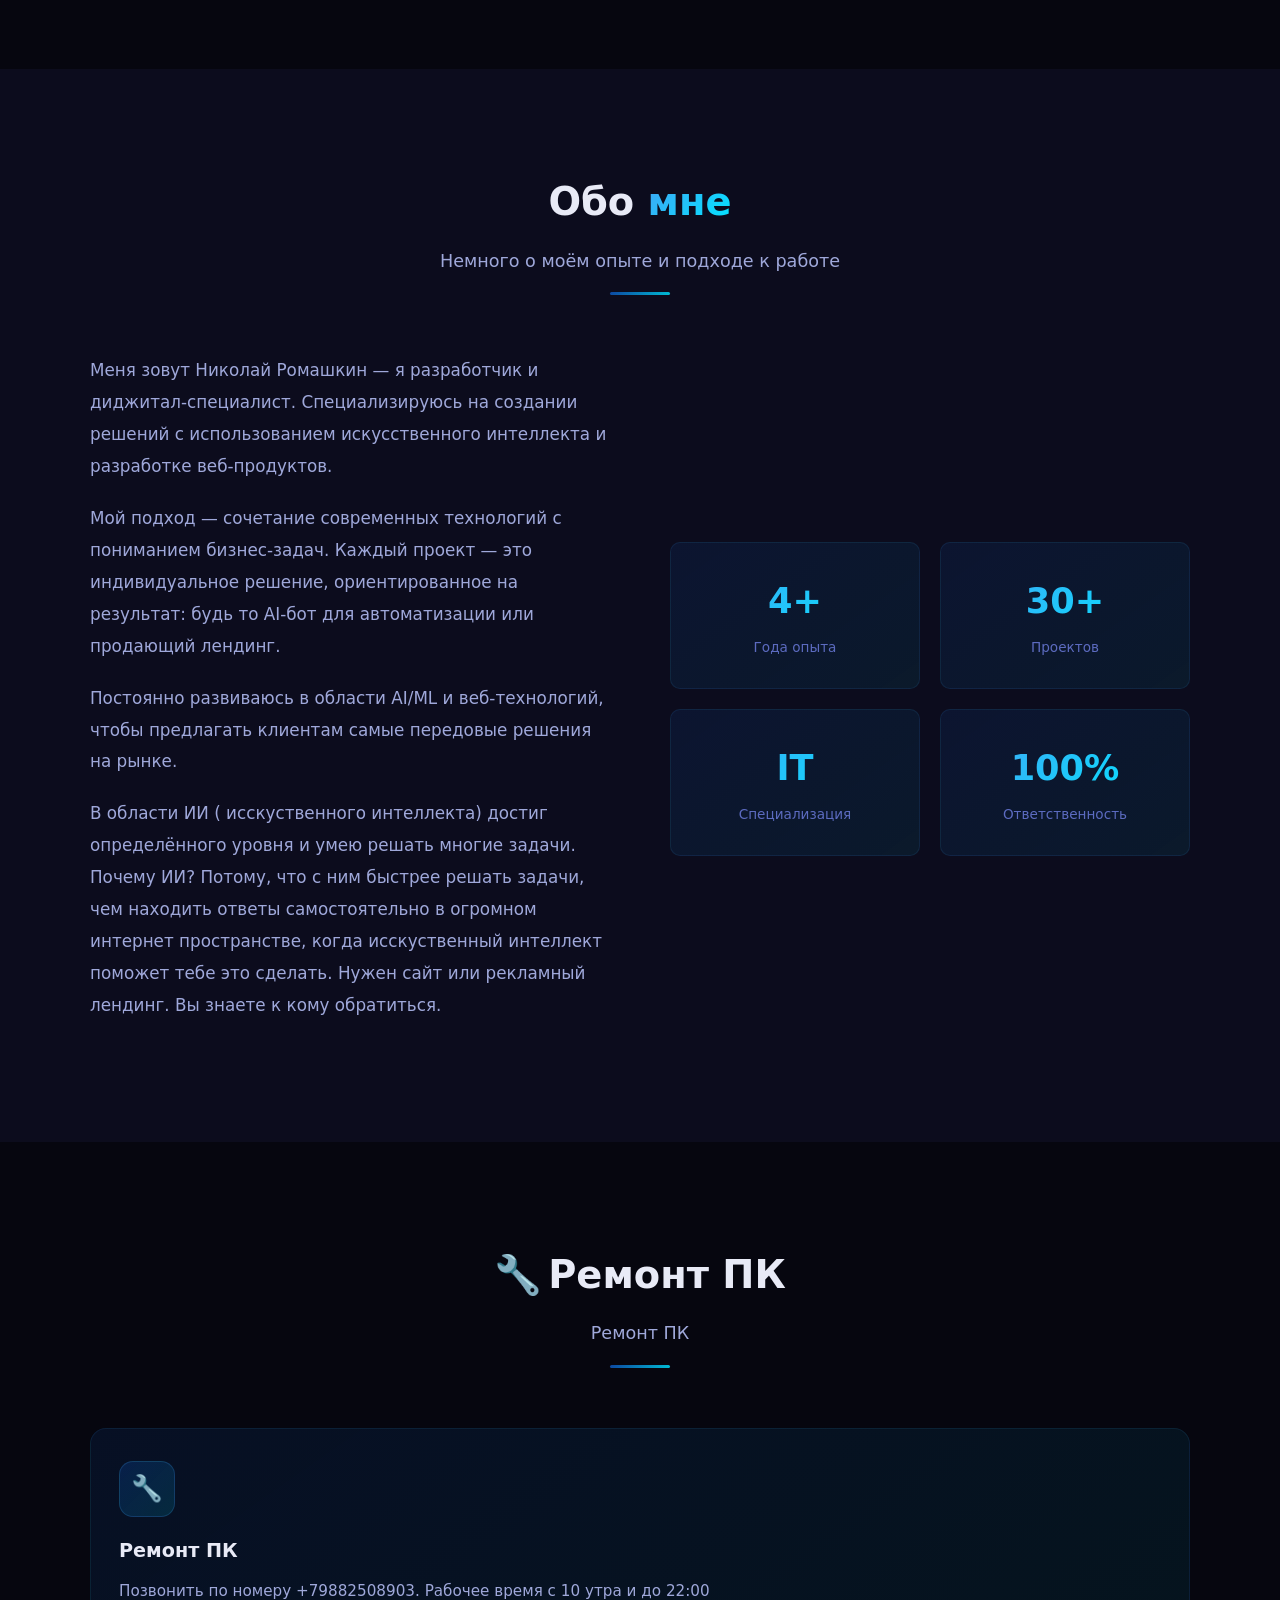
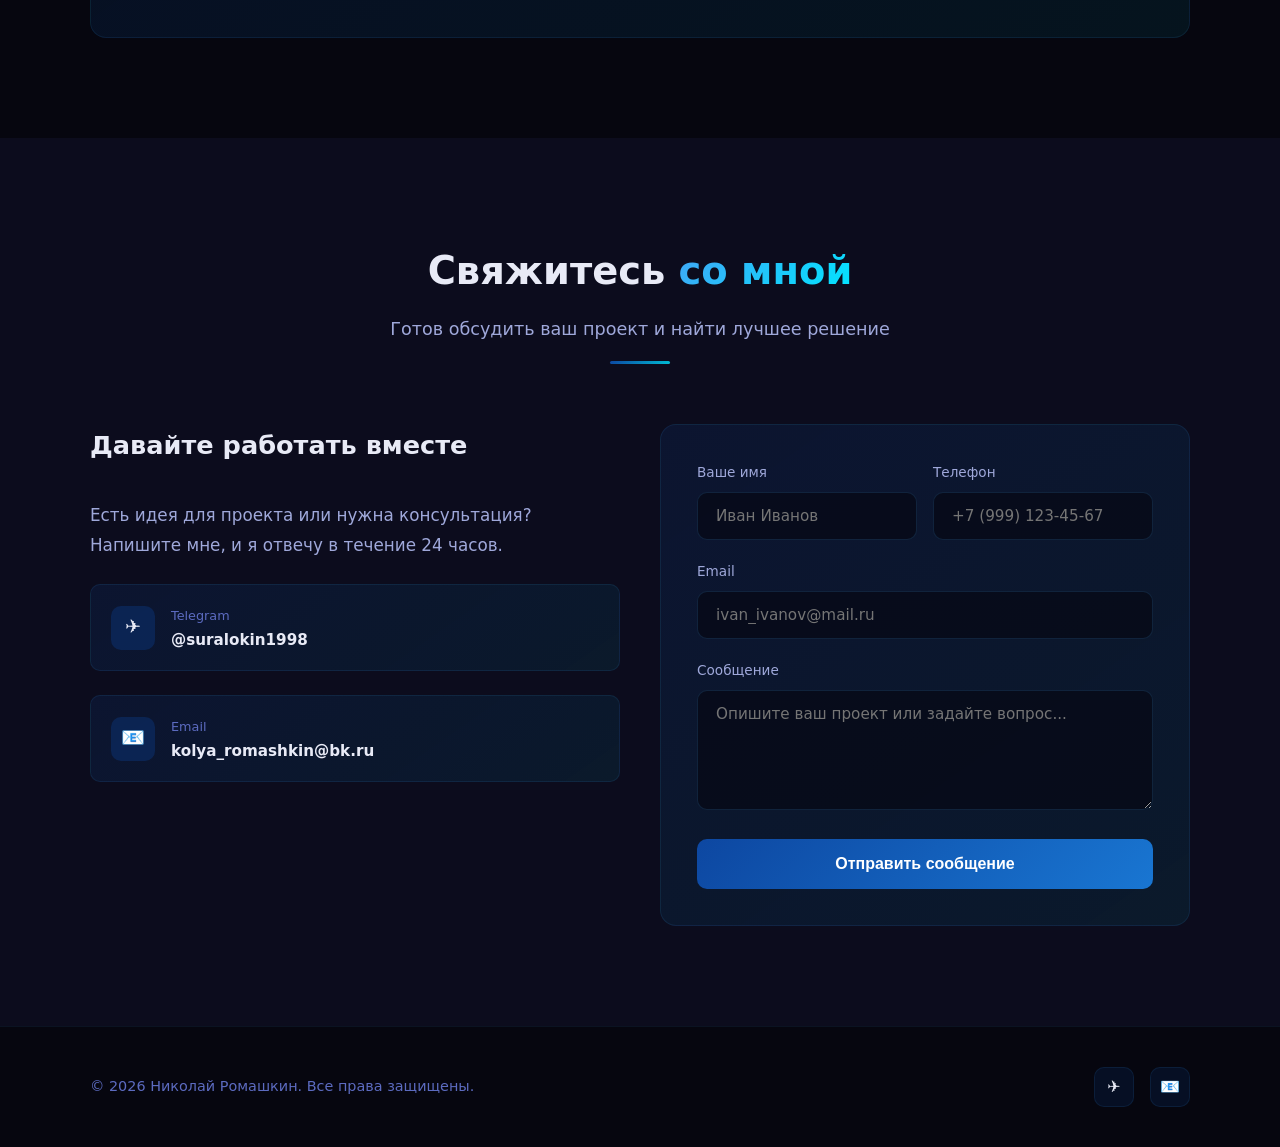
==== commit 4b357ab9: "host: move static site to GitHub Pages (relative paths, new canonical/sitemap, admin API -> worker)" ====
--- a/index.html
+++ b/index.html
@@ -8,13 +8,13 @@
   <meta name="keywords" content="разработка ИИ приложений, создание сайтов на заказ, вёрстка лендингов, фриланс веб-разработчик, создание чат-ботов, AI разработка, разработка Telegram бота, автоматизация бизнеса ИИ, GPT интеграция, чат-бот для бизнеса, AI ассистент, нейросети разработка, продающий лендинг, корпоративный сайт, вёрстка адаптивных сайтов">
   <meta name="author" content="Николай Ромашкин">
   <meta name="robots" content="index, follow">
-  <link rel="canonical" href="https://gilded-rolypoly-7c451d.netlify.app/">
+  <link rel="canonical" href="https://suralokin.github.io/my-site/">
 
   <!-- Open Graph -->
   <meta property="og:type" content="website">
   <meta property="og:title" content="Николай Ромашкин — Разработчик ИИ-приложений и Веб-сайтов">
   <meta property="og:description" content="Разработка ИИ приложений, AI чат-ботов для бизнеса, создание сайтов и лендингов на заказ. Автоматизация бизнеса с помощью нейросетей.">
-  <meta property="og:url" content="https://gilded-rolypoly-7c451d.netlify.app/">
+  <meta property="og:url" content="https://suralokin.github.io/my-site/">
   <meta property="og:locale" content="ru_RU">
   <meta property="og:site_name" content="Николай Ромашкин — Разработчик">
 
@@ -34,7 +34,7 @@
     "@context": "https://schema.org",
     "@type": "Person",
     "name": "Николай Ромашкин",
-    "url": "https://gilded-rolypoly-7c451d.netlify.app",
+    "url": "https://suralokin.github.io/my-site",
     "jobTitle": "Разработчик ИИ-приложений и Веб-сайтов",
     "description": "Разработка приложений на базе искусственного интеллекта, вёрстка сайтов и лендингов. AI чат-боты, Telegram боты, автоматизация бизнеса.",
     "knowsAbout": [
@@ -62,7 +62,7 @@
     "@context": "https://schema.org",
     "@type": "ProfessionalService",
     "name": "Николай Ромашкин — Разработчик ИИ и Веб-сайтов",
-    "url": "https://gilded-rolypoly-7c451d.netlify.app",
+    "url": "https://suralokin.github.io/my-site",
     "description": "Разработка ИИ приложений, AI чат-ботов для бизнеса, создание сайтов и лендингов на заказ. Автоматизация бизнес-процессов с помощью нейросетей.",
     "areaServed": "RU",
     "serviceType": [
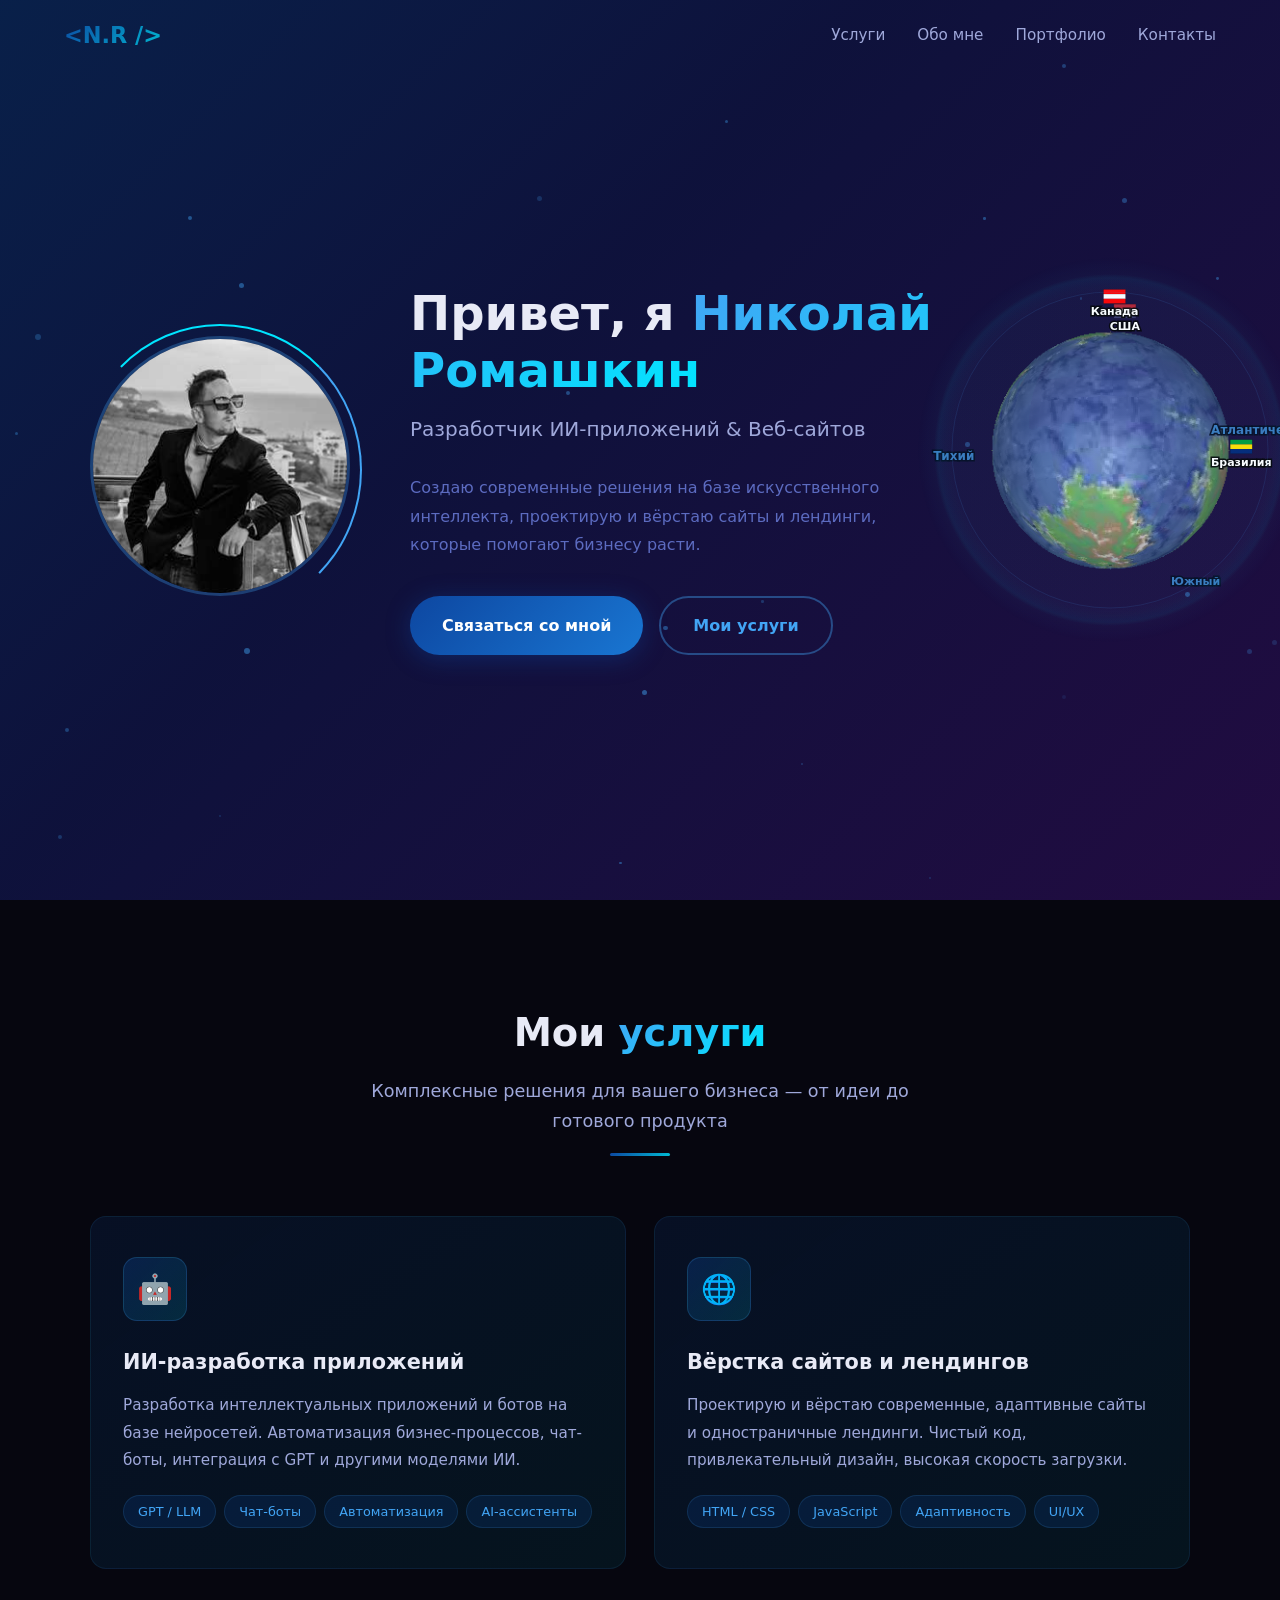
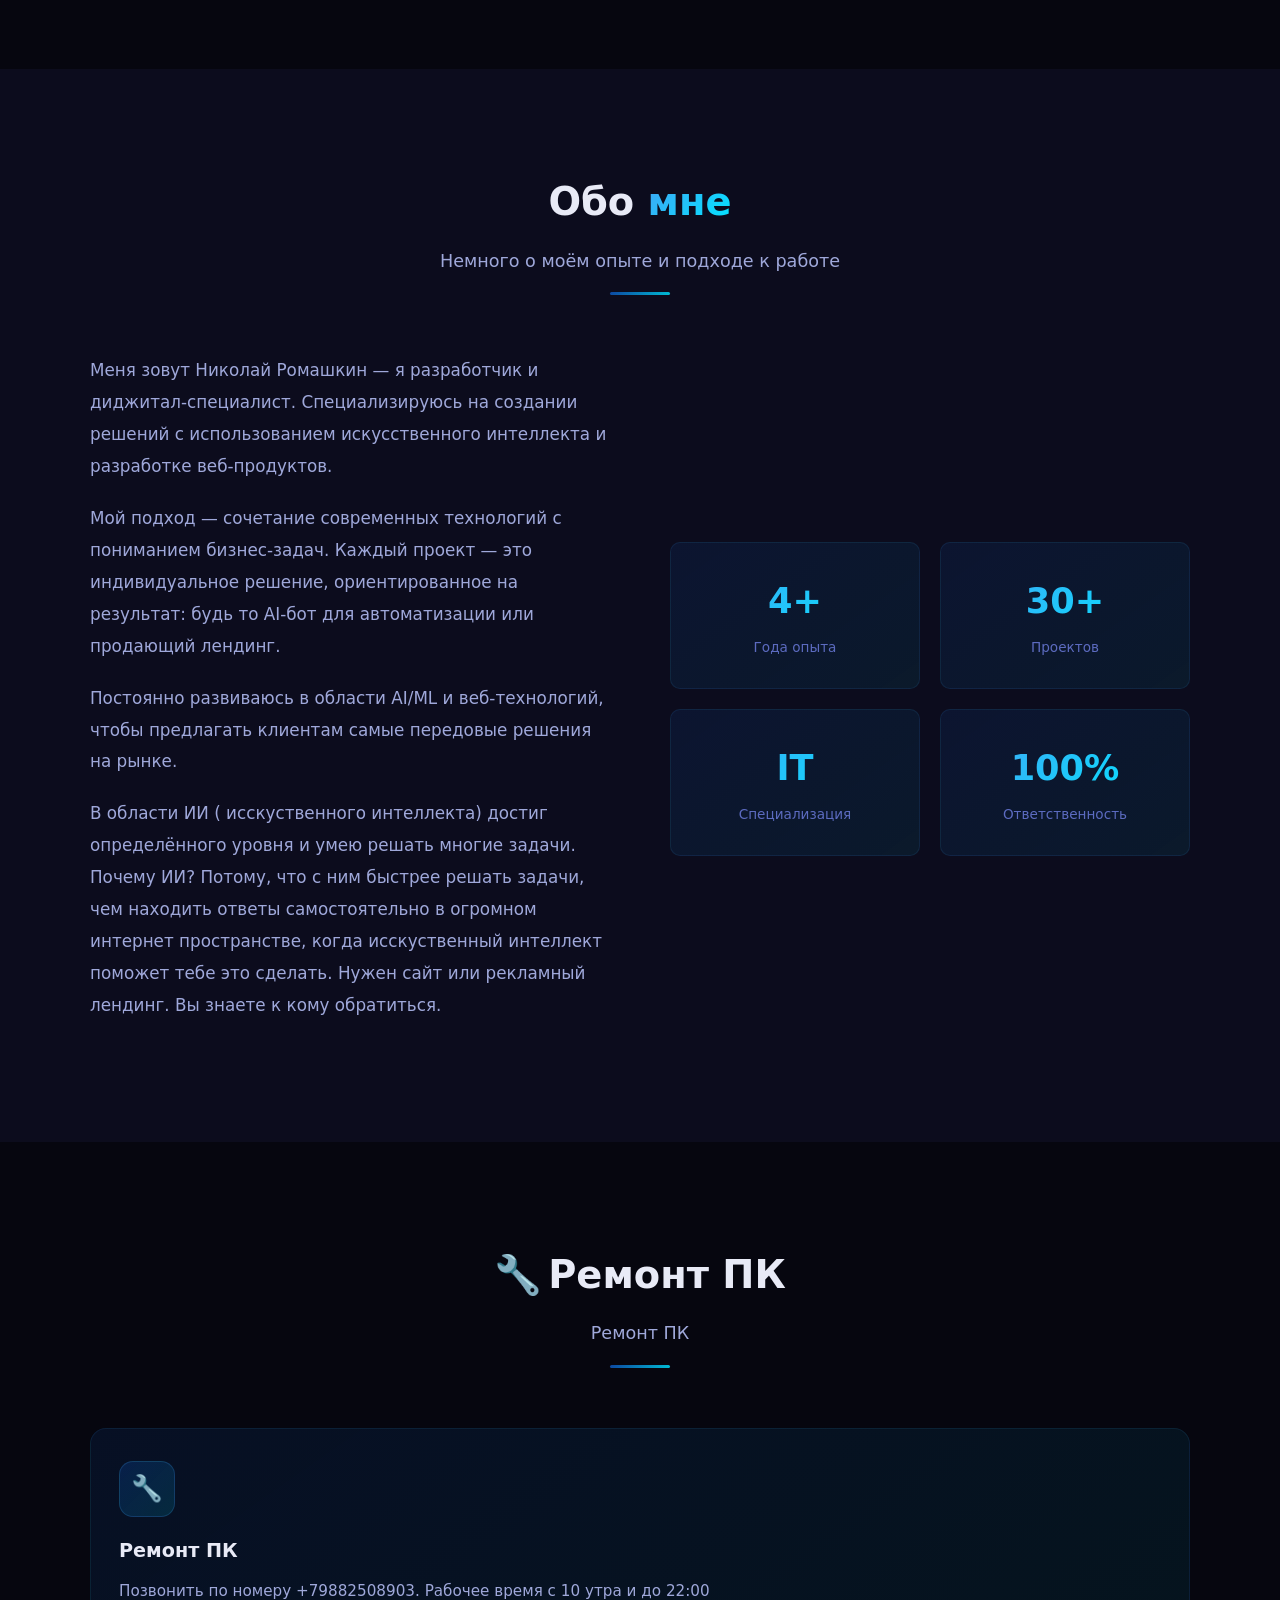
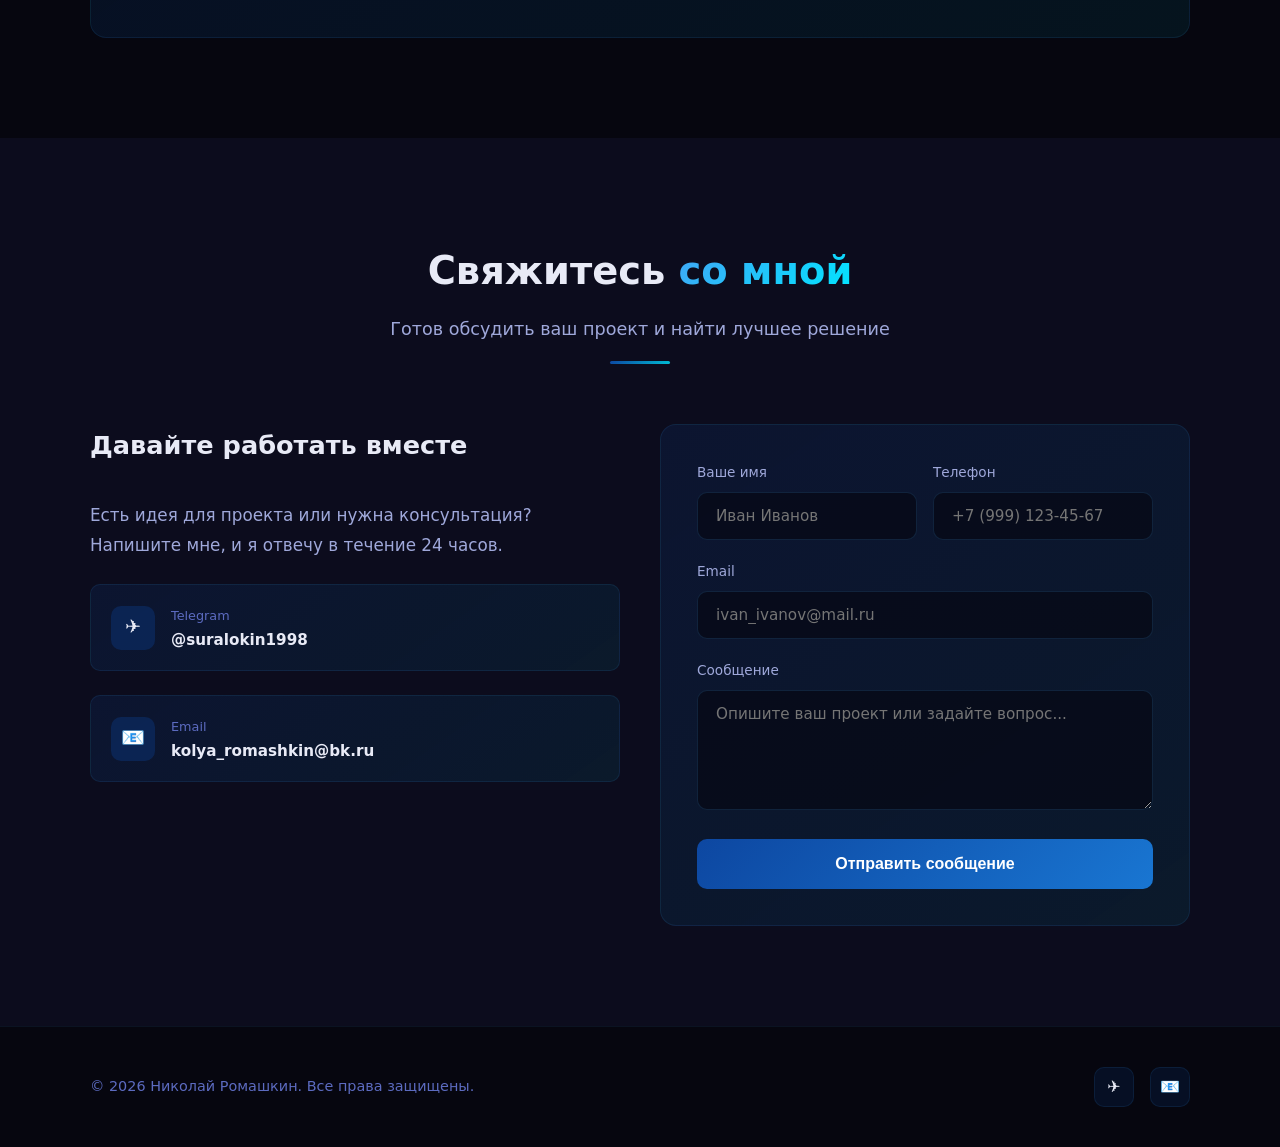
==== commit 3f4241e9: "perf/site: skip API on github.io (use static JSON), add favicon link" ====
--- a/index.html
+++ b/index.html
@@ -3,6 +3,7 @@
 <head>
   <meta charset="UTF-8">
   <meta name="viewport" content="width=device-width, initial-scale=1.0">
+  <link rel="icon" href="favicon.ico">
   <title>Разработчик ИИ-приложений и Веб-сайтов — Николай Ромашкин | AI-боты, Лендинги, Telegram</title>
   <meta name="description" content="Разработка ИИ приложений, AI чат-ботов для бизнеса, создание сайтов и лендингов на заказ. Автоматизация бизнеса с помощью нейросетей и GPT. Вёрстка адаптивных сайтов.">
   <meta name="keywords" content="разработка ИИ приложений, создание сайтов на заказ, вёрстка лендингов, фриланс веб-разработчик, создание чат-ботов, AI разработка, разработка Telegram бота, автоматизация бизнеса ИИ, GPT интеграция, чат-бот для бизнеса, AI ассистент, нейросети разработка, продающий лендинг, корпоративный сайт, вёрстка адаптивных сайтов">
